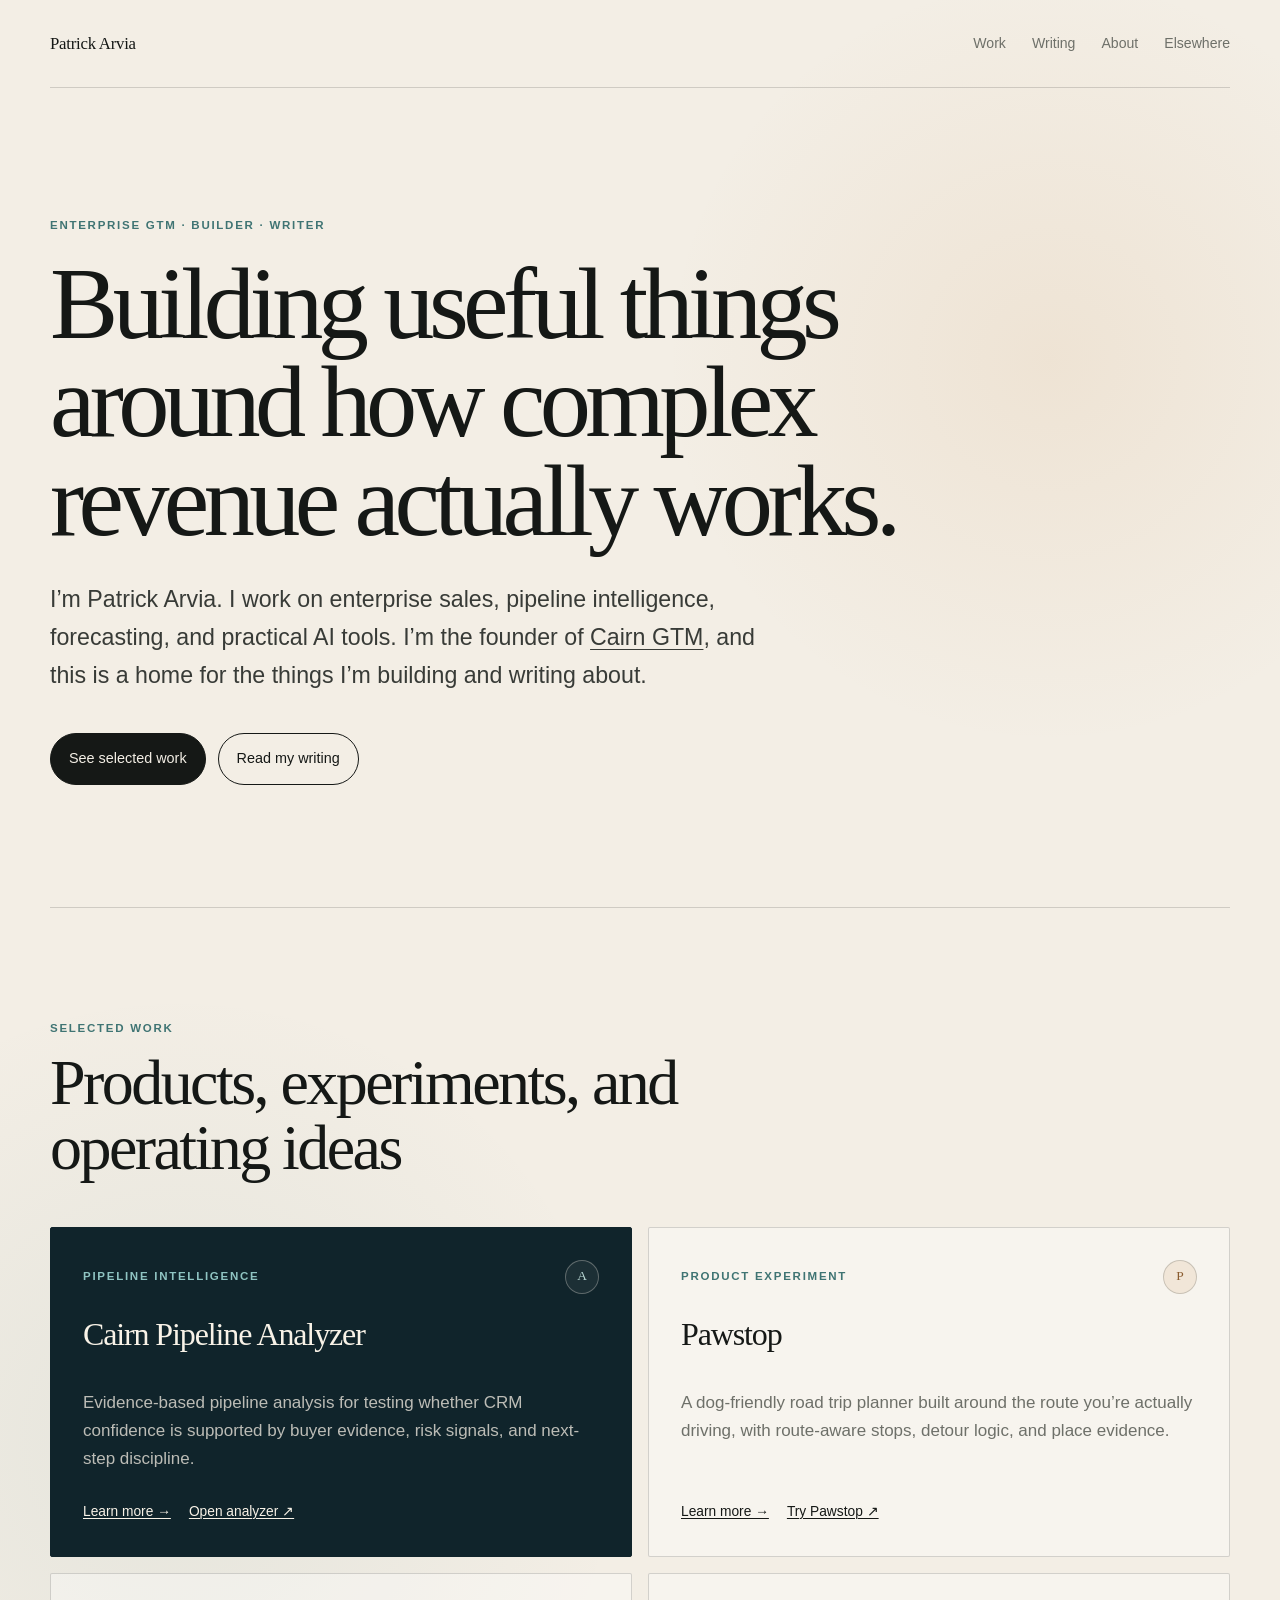
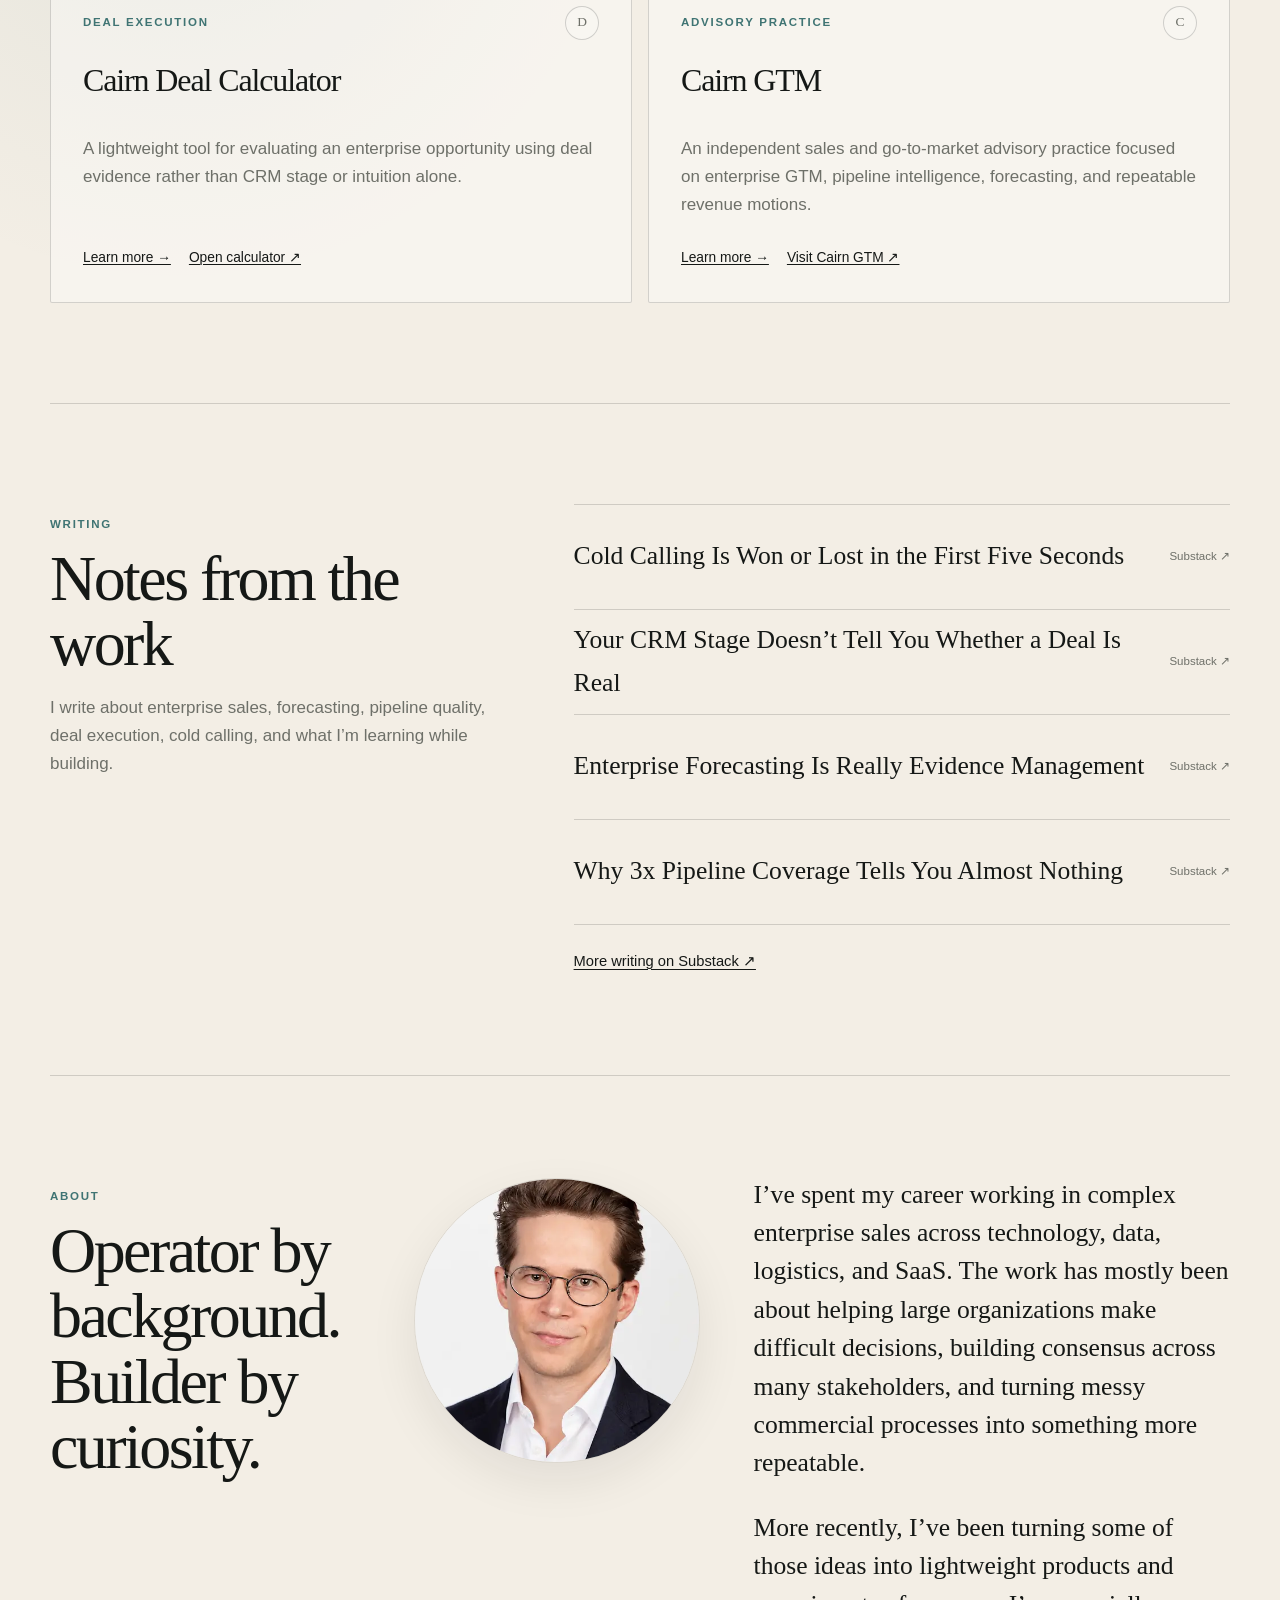
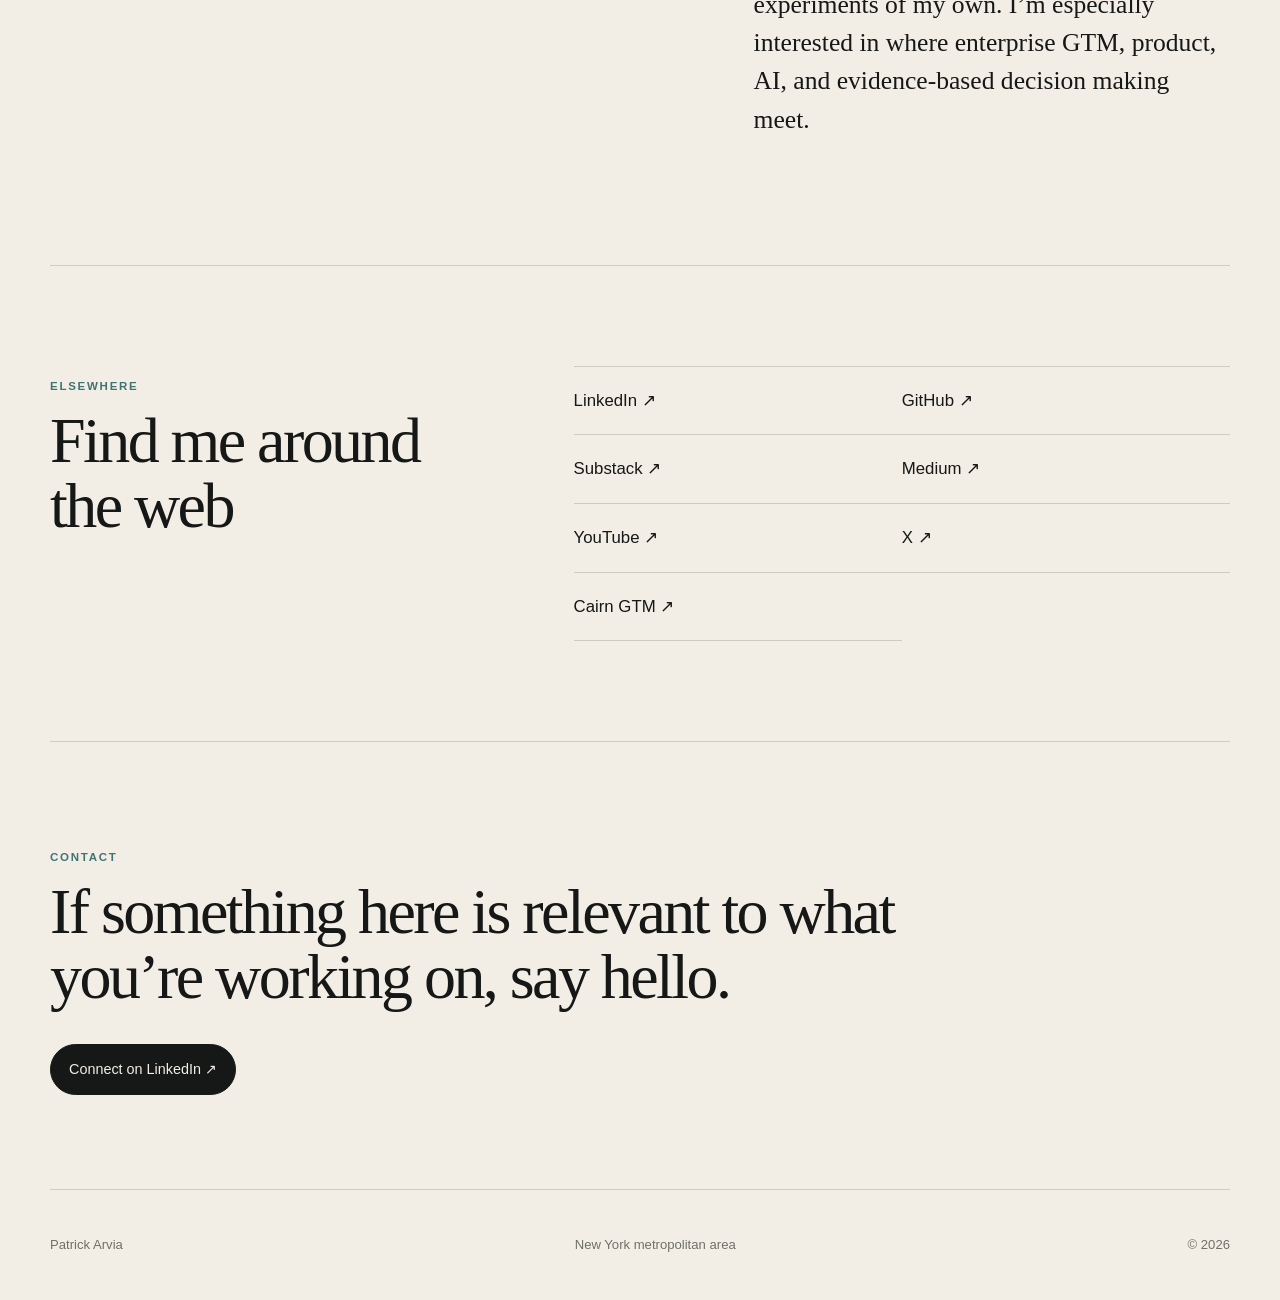
==== index.html @ 4e293707 "Link homepage work cards to entity pages" ====
<!doctype html>
<html lang="en">
<head>
  <meta charset="utf-8" />
  <meta name="viewport" content="width=device-width, initial-scale=1" />
  <title>Patrick Arvia | Enterprise GTM, Builder & Writer</title>
  <meta name="description" content="Patrick Arvia is an enterprise GTM operator, founder of Cairn GTM, builder of practical sales and AI tools, and writer on enterprise sales, pipeline intelligence, forecasting, and GTM." />
  <link rel="canonical" href="https://patrickarvia.com/" />
  <meta name="robots" content="index,follow,max-image-preview:large" />
  <meta name="google-site-verification" content="e3fNolN5O4qyFD_nFinYazwXDaSnT1sJTCx2RVcK1So" />

  <meta property="og:type" content="website" />
  <meta property="og:title" content="Patrick Arvia | Enterprise GTM, Builder & Writer" />
  <meta property="og:description" content="Work, writing, projects, and ideas across enterprise GTM, pipeline intelligence, forecasting, and practical AI tools." />
  <meta property="og:url" content="https://patrickarvia.com/" />
  <meta property="og:site_name" content="Patrick Arvia" />
  <meta property="og:image" content="https://patrickarvia.com/assets/patrick-arvia-professional-headshot.webp" />
  <meta name="twitter:card" content="summary_large_image" />
  <meta name="twitter:title" content="Patrick Arvia | Enterprise GTM, Builder & Writer" />
  <meta name="twitter:description" content="Work, writing, projects, and ideas across enterprise GTM, pipeline intelligence, forecasting, and practical AI tools." />
  <meta name="twitter:image" content="https://patrickarvia.com/assets/patrick-arvia-professional-headshot.webp" />

  <link rel="stylesheet" href="/styles.css" />

  <script type="application/ld+json">
  {
    "@context": "https://schema.org",
    "@type": "Person",
    "name": "Patrick Arvia",
    "url": "https://patrickarvia.com/",
    "image": "https://patrickarvia.com/assets/patrick-arvia-professional-headshot.webp",
    "jobTitle": "Enterprise GTM Operator",
    "knowsAbout": [
      "Enterprise sales",
      "Go-to-market strategy",
      "Pipeline intelligence",
      "Sales forecasting",
      "Artificial intelligence tools",
      "Product building"
    ],
    "affiliation": {
      "@type": "Organization",
      "name": "Cairn GTM",
      "url": "https://cairngtm.com/"
    },
    "sameAs": [
      "https://www.linkedin.com/in/patrickarvia",
      "https://github.com/patrickarvia",
      "https://patrickarvia.substack.com",
      "https://medium.com/@patrickarvia",
      "https://www.youtube.com/@patrickarvia",
      "https://x.com/patrickarvia"
    ]
  }
  </script>
</head>
<body>
  <header class="site-header">
    <a class="brand" href="/" aria-label="Patrick Arvia home">Patrick Arvia</a>
    <nav aria-label="Primary navigation">
      <a href="#work">Work</a>
      <a href="#writing">Writing</a>
      <a href="#about">About</a>
      <a href="#elsewhere">Elsewhere</a>
    </nav>
  </header>

  <main>
    <section class="hero shell">
      <div class="eyebrow">Enterprise GTM · Builder · Writer</div>
      <h1>Building useful things around how complex revenue actually works.</h1>
      <p class="hero-copy">
        I’m Patrick Arvia. I work on enterprise sales, pipeline intelligence, forecasting, and practical AI tools.
        I’m the founder of <a href="https://cairngtm.com/" target="_blank" rel="noreferrer">Cairn GTM</a>, and this is a home for the things I’m building and writing about.
      </p>
      <div class="hero-links">
        <a class="button primary" href="#work">See selected work</a>
        <a class="button secondary" href="https://patrickarvia.substack.com" target="_blank" rel="noreferrer">Read my writing</a>
      </div>
    </section>

    <section id="work" class="section shell">
      <div class="section-heading">
        <p class="section-kicker">Selected work</p>
        <h2>Products, experiments, and operating ideas</h2>
      </div>

      <div class="work-grid">
        <article class="work-card featured">
          <div class="card-topline">
            <div class="card-meta">Pipeline intelligence</div>
            <span class="project-mark" aria-hidden="true">A</span>
          </div>
          <h3>Cairn Pipeline Analyzer</h3>
          <p>Evidence-based pipeline analysis for testing whether CRM confidence is supported by buyer evidence, risk signals, and next-step discipline.</p>
          <div class="card-links">
            <a href="/pipeline-analyzer/">Learn more →</a>
            <a href="https://cairn-pipeline-analyzer.vercel.app/" target="_blank" rel="noreferrer">Open analyzer ↗</a>
          </div>
        </article>

        <article class="work-card">
          <div class="card-topline">
            <div class="card-meta">Product experiment</div>
            <span class="project-mark paw" aria-hidden="true">P</span>
          </div>
          <h3>Pawstop</h3>
          <p>A dog-friendly road trip planner built around the route you’re actually driving, with route-aware stops, detour logic, and place evidence.</p>
          <div class="card-links">
            <a href="/pawstop/">Learn more →</a>
            <a href="https://pawstop-one.vercel.app/" target="_blank" rel="noreferrer">Try Pawstop ↗</a>
          </div>
        </article>

        <article class="work-card">
          <div class="card-topline">
            <div class="card-meta">Deal execution</div>
            <span class="project-mark" aria-hidden="true">D</span>
          </div>
          <h3>Cairn Deal Calculator</h3>
          <p>A lightweight tool for evaluating an enterprise opportunity using deal evidence rather than CRM stage or intuition alone.</p>
          <div class="card-links">
            <a href="/deal-calculator/">Learn more →</a>
            <a href="https://patrickarvia.github.io/cairn-pipeline-calculator/" target="_blank" rel="noreferrer">Open calculator ↗</a>
          </div>
        </article>

        <article class="work-card">
          <div class="card-topline">
            <div class="card-meta">Advisory practice</div>
            <span class="project-mark" aria-hidden="true">C</span>
          </div>
          <h3>Cairn GTM</h3>
          <p>An independent sales and go-to-market advisory practice focused on enterprise GTM, pipeline intelligence, forecasting, and repeatable revenue motions.</p>
          <div class="card-links">
            <a href="/consulting/">Learn more →</a>
            <a href="https://cairngtm.com/" target="_blank" rel="noreferrer">Visit Cairn GTM ↗</a>
          </div>
        </article>
      </div>
    </section>

    <section id="writing" class="section shell split-section">
      <div class="section-heading sticky-heading">
        <p class="section-kicker">Writing</p>
        <h2>Notes from the work</h2>
        <p>I write about enterprise sales, forecasting, pipeline quality, deal execution, cold calling, and what I’m learning while building.</p>
      </div>

      <div class="writing-list">
        <a class="writing-item" href="https://patrickarvia.substack.com/p/cold-calling-is-won-or-lost-in-the" target="_blank" rel="noreferrer">
          <span>Cold Calling Is Won or Lost in the First Five Seconds</span>
          <span class="arrow">Substack ↗</span>
        </a>
        <a class="writing-item" href="https://patrickarvia.substack.com/p/your-crm-stage-doesnt-tell-you-whether" target="_blank" rel="noreferrer">
          <span>Your CRM Stage Doesn’t Tell You Whether a Deal Is Real</span>
          <span class="arrow">Substack ↗</span>
        </a>
        <a class="writing-item" href="https://patrickarvia.substack.com/p/enterprise-forecasting-is-really" target="_blank" rel="noreferrer">
          <span>Enterprise Forecasting Is Really Evidence Management</span>
          <span class="arrow">Substack ↗</span>
        </a>
        <a class="writing-item" href="https://patrickarvia.substack.com/p/why-3x-pipeline-coverage-tells-you" target="_blank" rel="noreferrer">
          <span>Why 3x Pipeline Coverage Tells You Almost Nothing</span>
          <span class="arrow">Substack ↗</span>
        </a>
        <a class="writing-more" href="https://patrickarvia.substack.com" target="_blank" rel="noreferrer">More writing on Substack ↗</a>
      </div>
    </section>

    <section id="about" class="section shell about">
      <div class="section-heading">
        <p class="section-kicker">About</p>
        <h2>Operator by background. Builder by curiosity.</h2>
      </div>

      <figure class="about-portrait">
        <img src="/assets/patrick-arvia-professional-headshot.webp" alt="Patrick Arvia" width="700" height="700" loading="lazy" />
      </figure>

      <div class="about-copy">
        <p>
          I’ve spent my career working in complex enterprise sales across technology, data, logistics, and SaaS. The work has mostly been about helping large organizations make difficult decisions, building consensus across many stakeholders, and turning messy commercial processes into something more repeatable.
        </p>
        <p>
          More recently, I’ve been turning some of those ideas into lightweight products and experiments of my own. I’m especially interested in where enterprise GTM, product, AI, and evidence-based decision making meet.
        </p>
      </div>
    </section>

    <section id="elsewhere" class="section shell elsewhere">
      <div class="section-heading">
        <p class="section-kicker">Elsewhere</p>
        <h2>Find me around the web</h2>
      </div>
      <div class="elsewhere-links">
        <a href="https://www.linkedin.com/in/patrickarvia" target="_blank" rel="noreferrer">LinkedIn ↗</a>
        <a href="https://github.com/patrickarvia" target="_blank" rel="noreferrer">GitHub ↗</a>
        <a href="https://patrickarvia.substack.com" target="_blank" rel="noreferrer">Substack ↗</a>
        <a href="https://medium.com/@patrickarvia" target="_blank" rel="noreferrer">Medium ↗</a>
        <a href="https://www.youtube.com/@patrickarvia" target="_blank" rel="noreferrer">YouTube ↗</a>
        <a href="https://x.com/patrickarvia" target="_blank" rel="noreferrer">X ↗</a>
        <a href="https://cairngtm.com/" target="_blank" rel="noreferrer">Cairn GTM ↗</a>
      </div>
    </section>

    <section class="section shell contact">
      <p class="section-kicker">Contact</p>
      <h2>If something here is relevant to what you’re working on, say hello.</h2>
      <a class="button primary" href="https://www.linkedin.com/in/patrickarvia" target="_blank" rel="noreferrer">Connect on LinkedIn ↗</a>
    </section>
  </main>

  <footer class="site-footer shell">
    <span>Patrick Arvia</span>
    <span>New York metropolitan area</span>
    <span>© 2026</span>
  </footer>
</body>
</html>
---- styles.css ----
:root {
  --paper: #f3eee5;
  --paper-deep: #e8dfd2;
  --ink: #151816;
  --muted: #6e7069;
  --line: rgba(21, 24, 22, 0.16);
  --navy: #10242b;
  --teal: #3f7473;
  --ochre: #c88c4b;
  --card: rgba(255, 255, 255, 0.36);
  --max: 1180px;
}

* {
  box-sizing: border-box;
}

html {
  scroll-behavior: smooth;
}

body {
  margin: 0;
  background:
    radial-gradient(circle at 82% 8%, rgba(200, 140, 75, 0.11), transparent 24rem),
    radial-gradient(circle at 14% 32%, rgba(63, 116, 115, 0.08), transparent 28rem),
    var(--paper);
  color: var(--ink);
  font-family: Inter, ui-sans-serif, -apple-system, BlinkMacSystemFont, "Segoe UI", sans-serif;
  font-size: 17px;
  line-height: 1.65;
  -webkit-font-smoothing: antialiased;
}

a {
  color: inherit;
  text-decoration-thickness: 1px;
  text-underline-offset: 0.18em;
}

a:hover {
  text-decoration-color: var(--teal);
}

.shell {
  width: min(calc(100% - 48px), var(--max));
  margin: 0 auto;
}

.site-header {
  width: min(calc(100% - 48px), var(--max));
  margin: 0 auto;
  min-height: 88px;
  display: flex;
  align-items: center;
  justify-content: space-between;
  gap: 28px;
  border-bottom: 1px solid var(--line);
}

.brand {
  font-family: Georgia, "Times New Roman", serif;
  font-size: 1.05rem;
  text-decoration: none;
  letter-spacing: -0.015em;
}

nav {
  display: flex;
  gap: 26px;
  font-size: 0.88rem;
}

nav a {
  text-decoration: none;
  color: var(--muted);
}

nav a:hover {
  color: var(--ink);
}

.hero {
  padding: 128px 0 122px;
  border-bottom: 1px solid var(--line);
}

.eyebrow,
.section-kicker,
.card-meta {
  text-transform: uppercase;
  letter-spacing: 0.15em;
  font-size: 0.72rem;
  font-weight: 650;
  color: var(--teal);
}

.hero h1 {
  max-width: 1040px;
  margin: 20px 0 30px;
  font-family: Georgia, "Times New Roman", serif;
  font-size: clamp(3.9rem, 8vw, 7.8rem);
  line-height: 0.96;
  font-weight: 400;
  letter-spacing: -0.055em;
}

.hero-copy {
  max-width: 730px;
  margin: 0;
  font-size: clamp(1.16rem, 2vw, 1.45rem);
  color: #383b37;
}

.hero-links {
  display: flex;
  flex-wrap: wrap;
  gap: 12px;
  margin-top: 38px;
}

.button {
  display: inline-flex;
  align-items: center;
  justify-content: center;
  padding: 13px 18px;
  border: 1px solid var(--ink);
  border-radius: 999px;
  font-size: 0.9rem;
  text-decoration: none;
  transition: 160ms ease;
}

.button.primary {
  background: var(--ink);
  color: var(--paper);
}

.button.secondary {
  background: transparent;
}

.button:hover {
  transform: translateY(-1px);
}

.section {
  padding: 100px 0;
  border-bottom: 1px solid var(--line);
}

.section-heading {
  max-width: 700px;
  margin-bottom: 46px;
}

.section-heading h2,
.contact h2 {
  margin: 12px 0 0;
  font-family: Georgia, "Times New Roman", serif;
  font-size: clamp(2.45rem, 5vw, 4.7rem);
  line-height: 1.02;
  font-weight: 400;
  letter-spacing: -0.04em;
}

.section-heading p:not(.section-kicker) {
  color: var(--muted);
  max-width: 590px;
}

.work-grid {
  display: grid;
  grid-template-columns: repeat(2, minmax(0, 1fr));
  gap: 16px;
}

.work-card {
  min-height: 330px;
  padding: 32px;
  border: 1px solid var(--line);
  border-radius: 2px;
  background: var(--card);
  display: flex;
  flex-direction: column;
}

.work-card.featured {
  background: var(--navy);
  color: #f8f2e7;
  border-color: var(--navy);
}

.card-topline {
  display: flex;
  align-items: center;
  justify-content: space-between;
  gap: 18px;
}

.project-mark {
  width: 34px;
  height: 34px;
  border-radius: 50%;
  border: 1px solid rgba(21, 24, 22, 0.18);
  display: inline-flex;
  align-items: center;
  justify-content: center;
  flex: 0 0 auto;
  font-family: Georgia, "Times New Roman", serif;
  font-size: 0.84rem;
  color: var(--muted);
  background: rgba(255, 255, 255, 0.18);
}

.project-mark.paw {
  background: rgba(200, 140, 75, 0.13);
  color: #8a5c2f;
}

.work-card.featured .project-mark {
  border-color: rgba(248, 242, 231, 0.3);
  color: #b9d8d5;
  background: rgba(255, 255, 255, 0.05);
}

.work-card.featured .card-meta {
  color: #8fc4c2;
}

.work-card h3 {
  margin: 14px 0 12px;
  font-family: Georgia, "Times New Roman", serif;
  font-size: 2rem;
  font-weight: 400;
  letter-spacing: -0.035em;
}

.work-card p {
  max-width: 590px;
  color: var(--muted);
}

.work-card.featured p {
  color: rgba(248, 242, 231, 0.74);
}

.card-links {
  margin-top: auto;
  display: flex;
  gap: 18px;
  flex-wrap: wrap;
  font-size: 0.86rem;
}

.split-section {
  display: grid;
  grid-template-columns: 0.8fr 1.2fr;
  gap: 86px;
}

.sticky-heading {
  margin-bottom: 0;
}

.writing-list {
  border-top: 1px solid var(--line);
}

.writing-item {
  display: grid;
  grid-template-columns: 1fr auto;
  gap: 24px;
  align-items: center;
  min-height: 105px;
  border-bottom: 1px solid var(--line);
  font-family: Georgia, "Times New Roman", serif;
  font-size: clamp(1.35rem, 2vw, 1.8rem);
  text-decoration: none;
}

.writing-item:hover {
  color: var(--teal);
}

.arrow {
  font-family: Inter, ui-sans-serif, sans-serif;
  color: var(--muted);
  font-size: 0.72rem;
  white-space: nowrap;
}

.writing-more {
  display: inline-block;
  margin-top: 24px;
  font-size: 0.92rem;
}

.about {
  display: grid;
  grid-template-columns: 0.78fr 0.72fr 1.2fr;
  gap: 54px;
  align-items: start;
}

.about .section-heading {
  margin-bottom: 0;
}

.about-portrait {
  margin: 2px 0 0;
  width: min(100%, 360px);
  align-self: start;
}

.about-portrait img {
  display: block;
  width: 100%;
  height: auto;
  aspect-ratio: 1;
  object-fit: cover;
  border-radius: 50%;
  border: 1px solid rgba(21, 24, 22, 0.1);
  box-shadow: 0 18px 48px rgba(21, 24, 22, 0.08);
}

.about-copy {
  max-width: 720px;
  font-family: Georgia, "Times New Roman", serif;
  font-size: clamp(1.27rem, 2vw, 1.72rem);
  line-height: 1.5;
}

.about-copy p {
  margin-top: 0;
}

.about-copy p + p {
  margin-top: 26px;
}

.elsewhere {
  display: grid;
  grid-template-columns: 0.8fr 1.2fr;
  gap: 86px;
}

.elsewhere .section-heading {
  margin-bottom: 0;
}

.elsewhere-links {
  display: grid;
  grid-template-columns: repeat(2, minmax(0, 1fr));
  border-top: 1px solid var(--line);
}

.elsewhere-links a {
  padding: 20px 0;
  border-bottom: 1px solid var(--line);
  text-decoration: none;
  font-size: 1.05rem;
}

.elsewhere-links a:nth-child(odd) {
  padding-right: 18px;
}

.contact {
  padding-top: 94px;
  padding-bottom: 94px;
}

.contact h2 {
  max-width: 920px;
  margin-bottom: 34px;
}

.site-footer {
  min-height: 110px;
  display: flex;
  align-items: center;
  justify-content: space-between;
  gap: 20px;
  color: var(--muted);
  font-size: 0.82rem;
}

@media (max-width: 980px) {
  .about {
    grid-template-columns: 0.85fr 1.15fr;
  }

  .about .section-heading {
    grid-column: 1 / -1;
    max-width: 760px;
  }

  .about-portrait {
    width: min(100%, 330px);
  }
}

@media (max-width: 820px) {
  .shell,
  .site-header {
    width: min(calc(100% - 32px), var(--max));
  }

  .site-header {
    min-height: 74px;
  }

  nav {
    gap: 14px;
    font-size: 0.78rem;
  }

  nav a:nth-child(3) {
    display: none;
  }

  .hero {
    padding: 88px 0 82px;
  }

  .hero h1 {
    font-size: clamp(3.35rem, 15vw, 5.3rem);
  }

  .section {
    padding: 76px 0;
  }

  .work-grid,
  .split-section,
  .about,
  .elsewhere {
    grid-template-columns: 1fr;
  }

  .split-section,
  .about,
  .elsewhere {
    gap: 36px;
  }

  .about .section-heading {
    grid-column: auto;
  }

  .about-portrait {
    width: min(82vw, 340px);
  }

  .work-card {
    min-height: 290px;
  }

  .elsewhere-links {
    grid-template-columns: 1fr;
  }

  .elsewhere-links a:nth-child(odd) {
    padding-right: 0;
  }

  .site-footer {
    align-items: flex-start;
    justify-content: center;
    flex-direction: column;
    padding: 28px 0;
  }
}

@media (max-width: 520px) {
  body {
    font-size: 16px;
  }

  .brand {
    font-size: 0.94rem;
  }

  nav a:nth-child(2) {
    display: none;
  }

  .hero h1 {
    letter-spacing: -0.045em;
  }

  .button {
    width: 100%;
  }

  .work-card {
    padding: 26px;
  }

  .writing-item {
    min-height: 92px;
    gap: 14px;
  }

  .arrow {
    font-size: 0.68rem;
  }

  .about-portrait {
    width: min(88vw, 320px);
  }
}
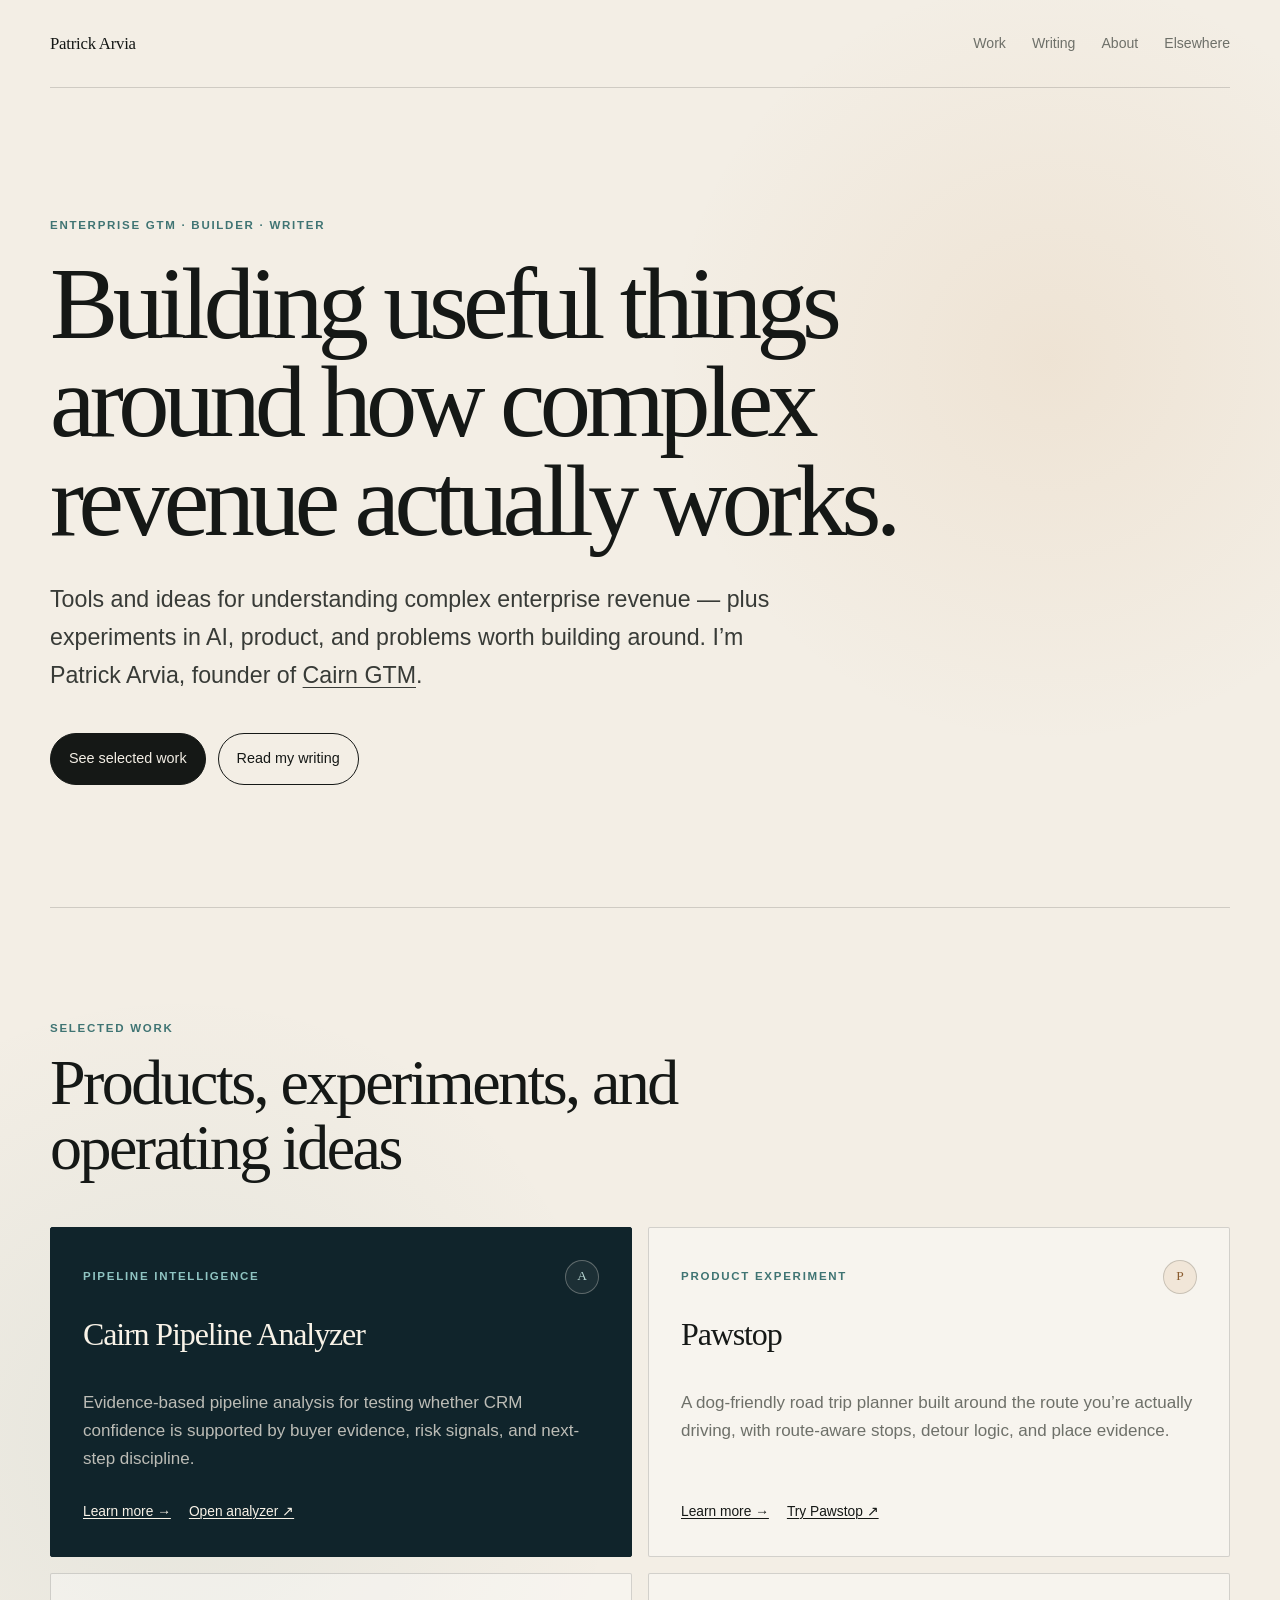
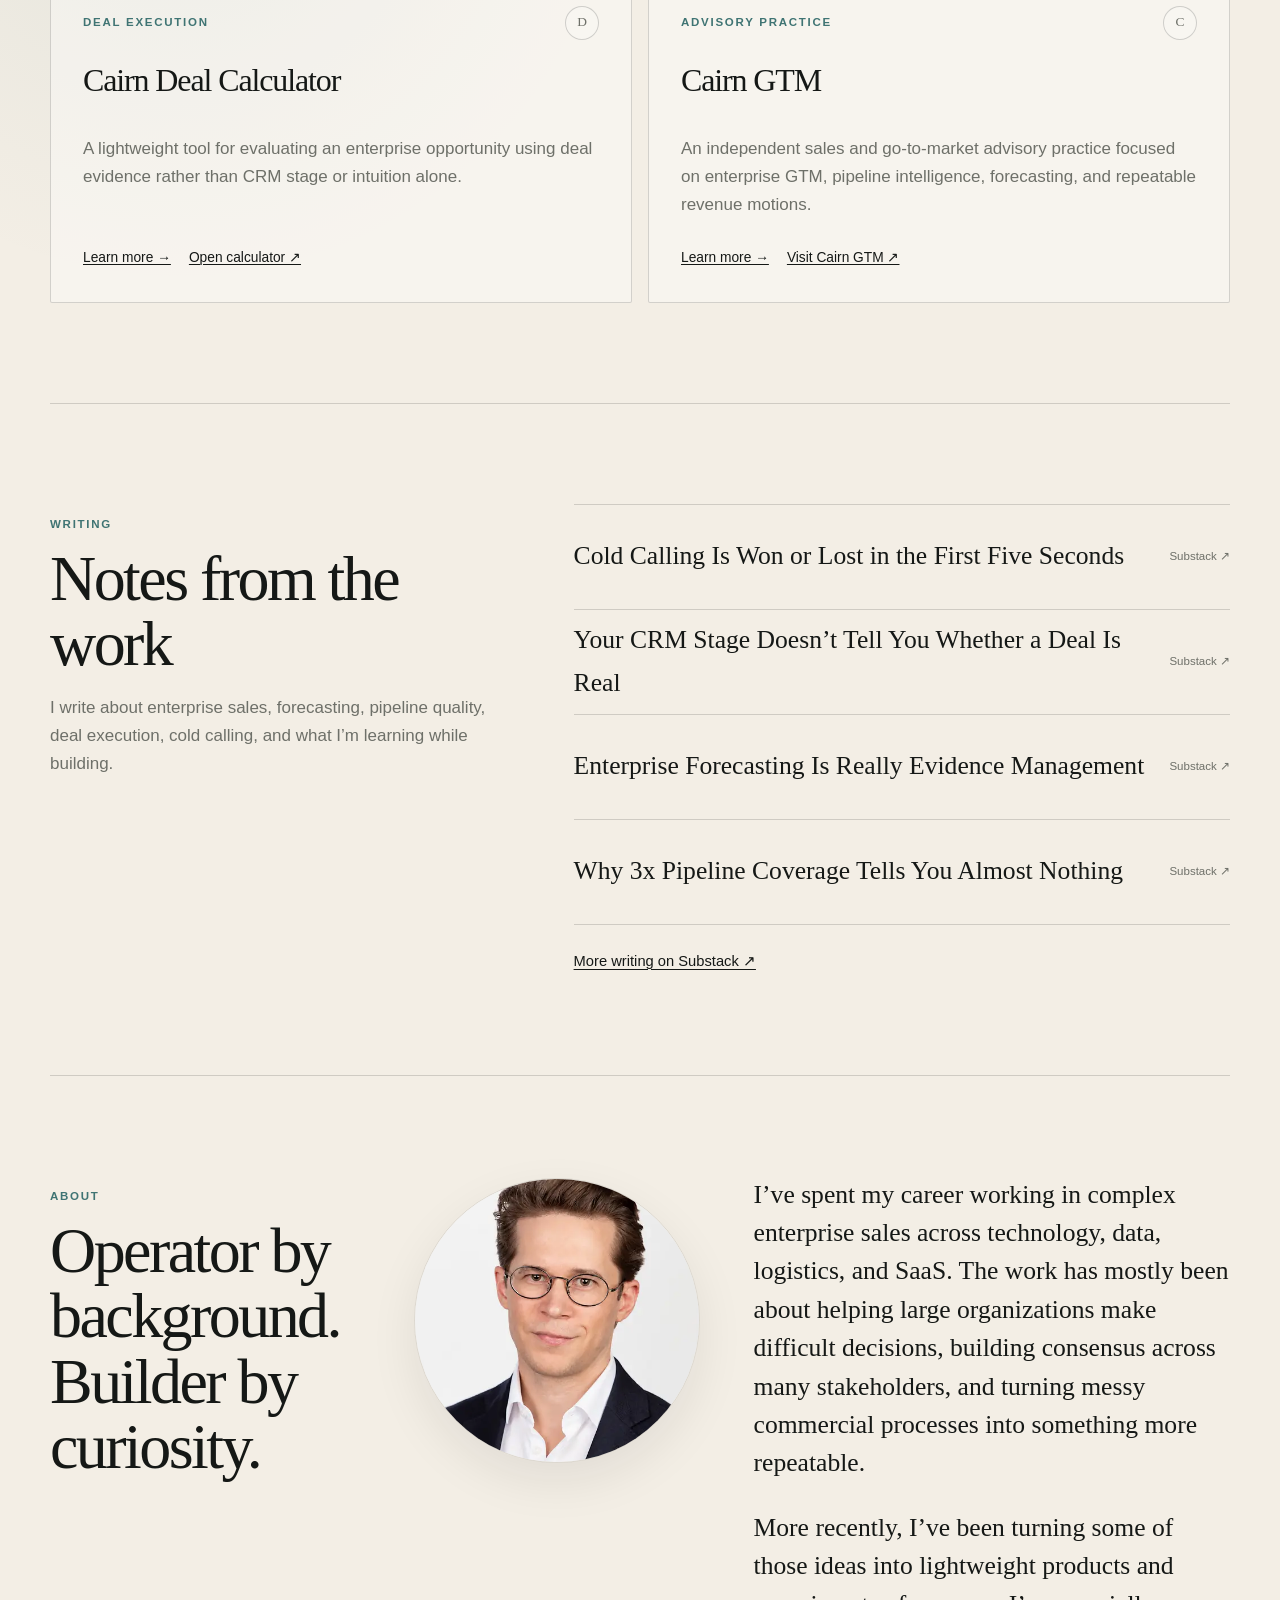
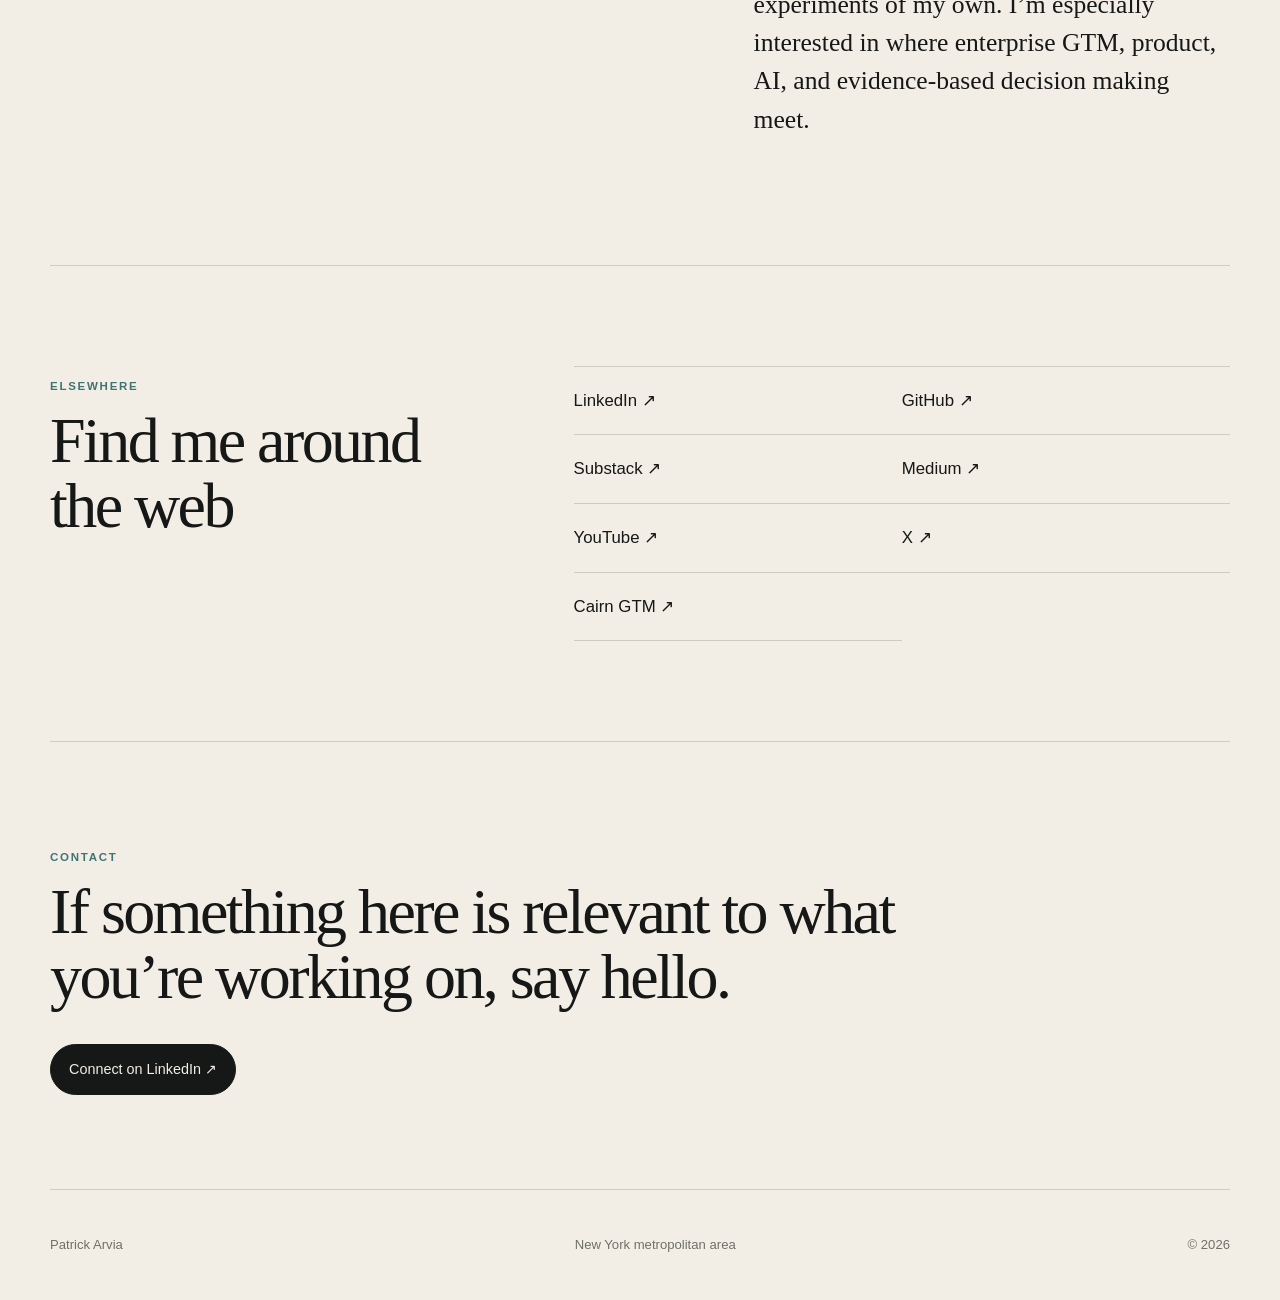
==== commit 2e55c4a2: "Refine homepage hero copy" ====
--- a/index.html
+++ b/index.html
@@ -70,8 +70,8 @@
       <div class="eyebrow">Enterprise GTM · Builder · Writer</div>
       <h1>Building useful things around how complex revenue actually works.</h1>
       <p class="hero-copy">
-        I’m Patrick Arvia. I work on enterprise sales, pipeline intelligence, forecasting, and practical AI tools.
-        I’m the founder of <a href="https://cairngtm.com/" target="_blank" rel="noreferrer">Cairn GTM</a>, and this is a home for the things I’m building and writing about.
+        Tools and ideas for understanding complex enterprise revenue — plus experiments in AI, product, and problems worth building around.
+        I’m Patrick Arvia, founder of <a href="https://cairngtm.com/" target="_blank" rel="noreferrer">Cairn GTM</a>.
       </p>
       <div class="hero-links">
         <a class="button primary" href="#work">See selected work</a>
--- a/styles.css
+++ b/styles.css
@@ -511,3 +511,170 @@
     width: min(88vw, 320px);
   }
 }
+
+
+/* Product and service entity pages */
+.product-hero {
+  padding: 86px 0 88px;
+  border-bottom: 1px solid var(--line);
+}
+
+.breadcrumb {
+  display: inline-block;
+  margin-bottom: 56px;
+  color: var(--muted);
+  font-size: 0.86rem;
+  text-decoration: none;
+}
+
+.product-hero h1 {
+  max-width: 1000px;
+  margin: 18px 0 24px;
+  font-family: Georgia, "Times New Roman", serif;
+  font-size: clamp(3.8rem, 8vw, 7.2rem);
+  line-height: 0.97;
+  font-weight: 400;
+  letter-spacing: -0.055em;
+}
+
+.product-lede {
+  max-width: 820px;
+  margin: 0;
+  font-family: Georgia, "Times New Roman", serif;
+  font-size: clamp(1.35rem, 2.5vw, 2rem);
+  line-height: 1.4;
+  color: #383b37;
+}
+
+.product-layout {
+  display: grid;
+  grid-template-columns: minmax(0, 1.55fr) minmax(260px, 0.65fr);
+  gap: 90px;
+  align-items: start;
+}
+
+.product-main {
+  min-width: 0;
+}
+
+.product-section {
+  padding: 0 0 72px;
+  margin-bottom: 72px;
+  border-bottom: 1px solid var(--line);
+}
+
+.product-section:last-child {
+  margin-bottom: 0;
+}
+
+.product-section h2 {
+  max-width: 760px;
+  margin: 12px 0 24px;
+  font-family: Georgia, "Times New Roman", serif;
+  font-size: clamp(2.2rem, 4vw, 3.75rem);
+  line-height: 1.04;
+  font-weight: 400;
+  letter-spacing: -0.04em;
+}
+
+.product-section > p:not(.section-kicker) {
+  max-width: 760px;
+  color: #434640;
+  font-size: 1.06rem;
+}
+
+.product-grid {
+  display: grid;
+  grid-template-columns: repeat(2, minmax(0, 1fr));
+  gap: 14px;
+  margin-top: 30px;
+}
+
+.product-grid > div {
+  min-height: 210px;
+  padding: 26px;
+  border: 1px solid var(--line);
+  background: var(--card);
+}
+
+.product-grid span {
+  display: block;
+  margin-bottom: 28px;
+  color: var(--teal);
+  font-size: 0.72rem;
+  letter-spacing: 0.14em;
+}
+
+.product-grid h3 {
+  margin: 0 0 10px;
+  font-family: Georgia, "Times New Roman", serif;
+  font-size: 1.45rem;
+  font-weight: 400;
+  letter-spacing: -0.025em;
+}
+
+.product-grid p {
+  margin: 0;
+  color: var(--muted);
+  font-size: 0.92rem;
+}
+
+.product-facts {
+  position: sticky;
+  top: 28px;
+  padding: 26px;
+  border: 1px solid var(--line);
+  background: rgba(255, 255, 255, 0.28);
+}
+
+.product-facts dl {
+  margin: 18px 0 0;
+}
+
+.product-facts dl > div {
+  padding: 17px 0;
+  border-top: 1px solid var(--line);
+}
+
+.product-facts dt {
+  color: var(--muted);
+  font-size: 0.74rem;
+  text-transform: uppercase;
+  letter-spacing: 0.11em;
+}
+
+.product-facts dd {
+  margin: 5px 0 0;
+  font-family: Georgia, "Times New Roman", serif;
+  font-size: 1.08rem;
+}
+
+@media (max-width: 820px) {
+  .product-hero {
+    padding: 62px 0 68px;
+  }
+
+  .breadcrumb {
+    margin-bottom: 40px;
+  }
+
+  .product-layout {
+    grid-template-columns: 1fr;
+    gap: 42px;
+  }
+
+  .product-facts {
+    position: static;
+  }
+}
+
+@media (max-width: 560px) {
+  .product-grid {
+    grid-template-columns: 1fr;
+  }
+
+  .product-section {
+    padding-bottom: 56px;
+    margin-bottom: 56px;
+  }
+}
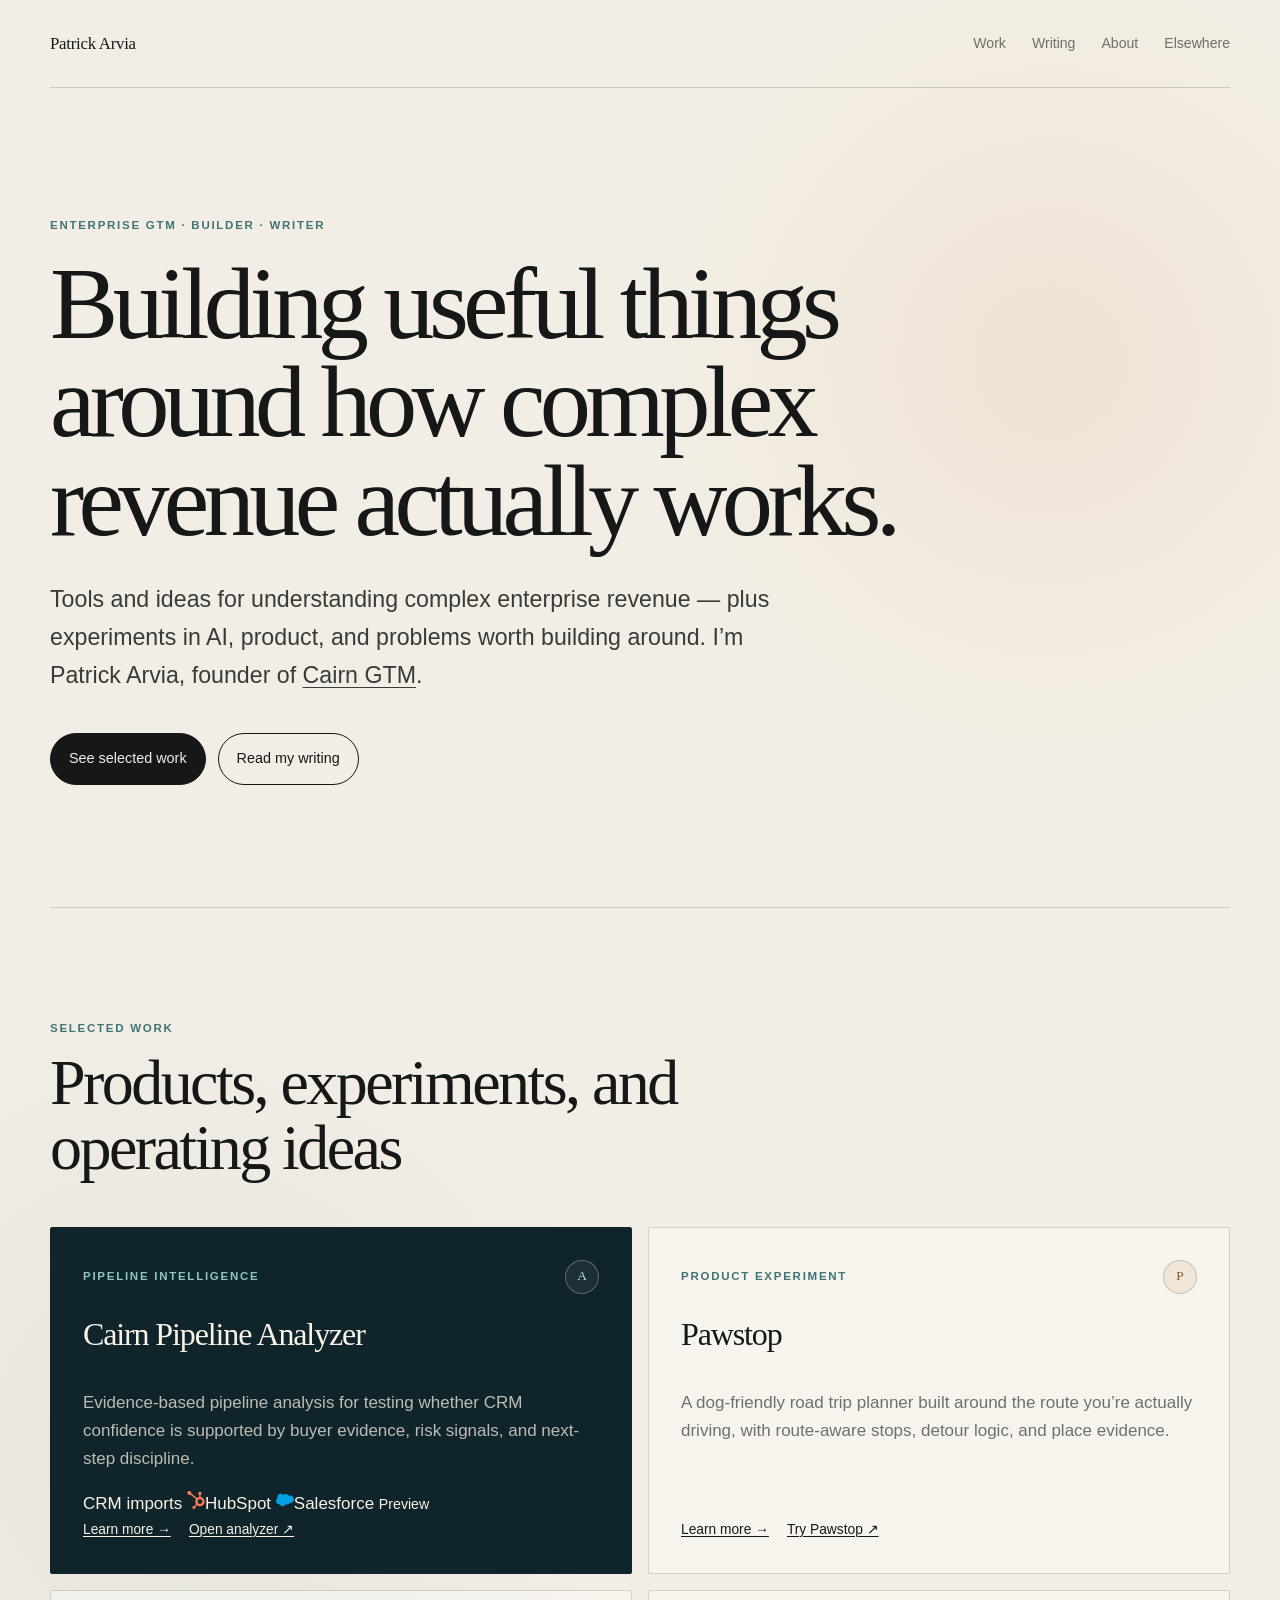
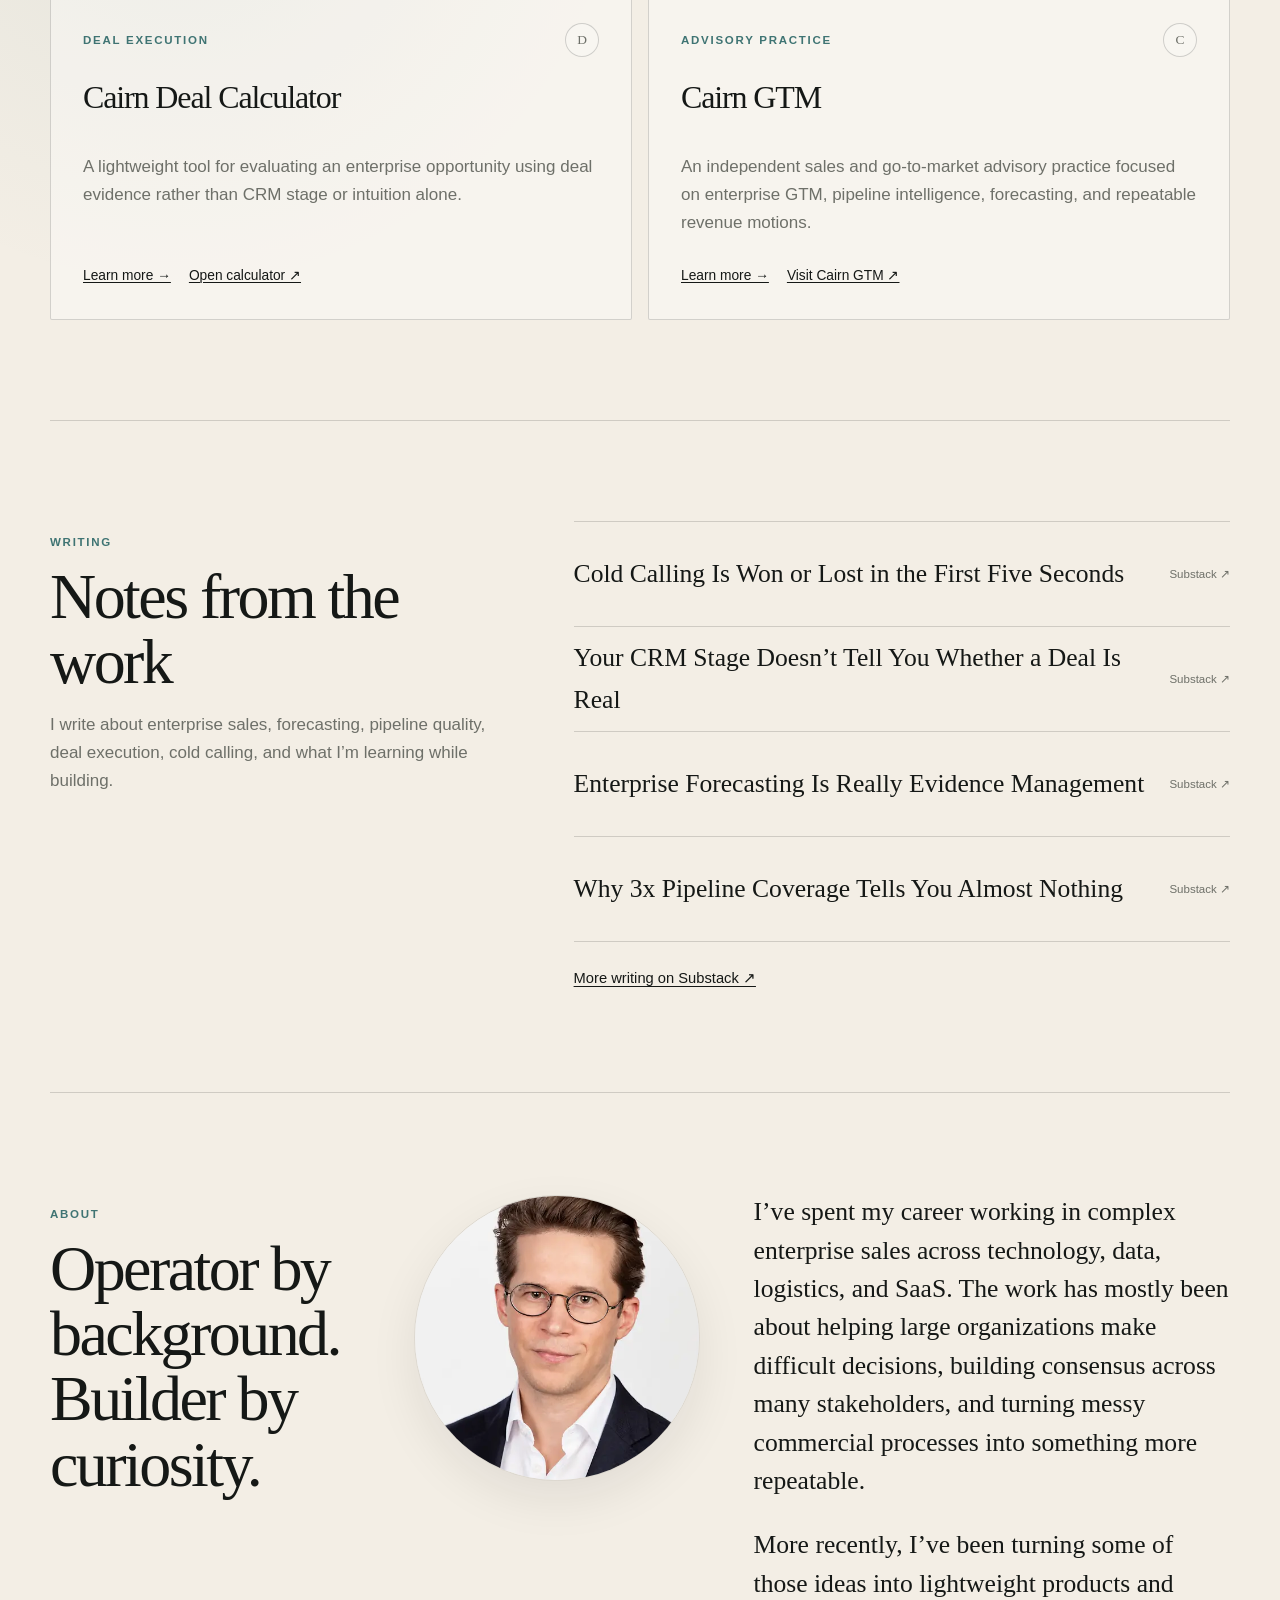
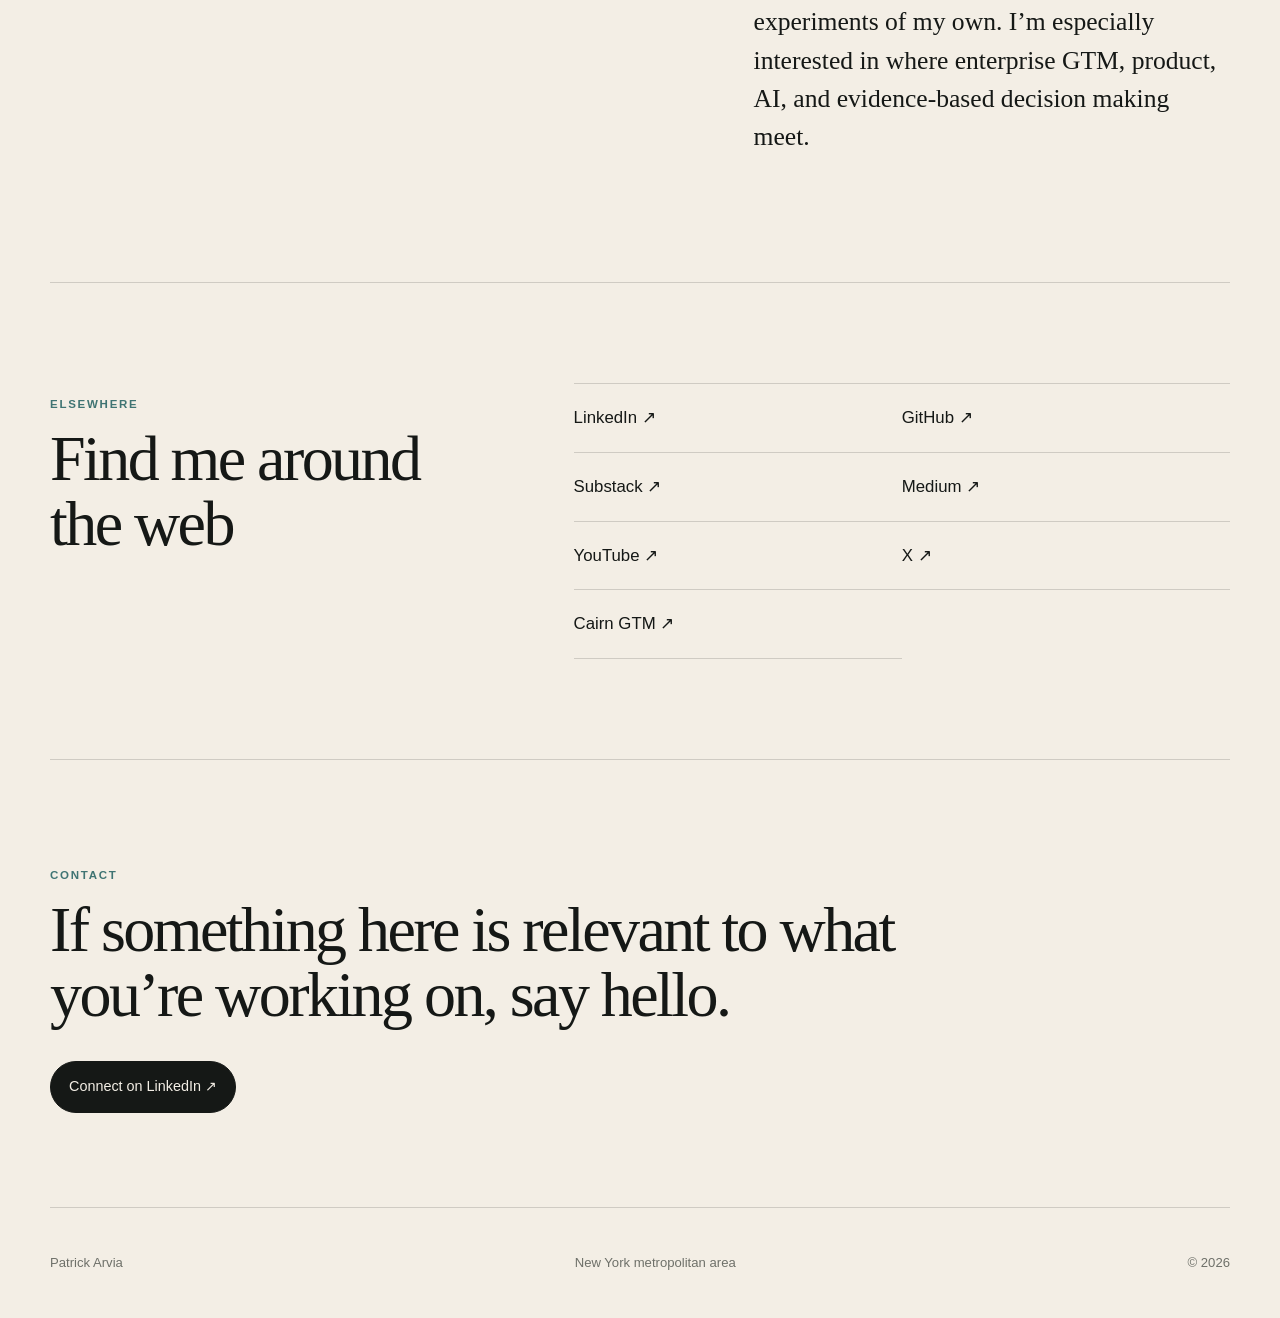
==== commit 4f66aed5: "Show HubSpot and Salesforce preview marks on featured Pipeline Analyzer" ====
--- a/index.html
+++ b/index.html
@@ -4,9 +4,12 @@
   <meta charset="utf-8" />
   <meta name="viewport" content="width=device-width, initial-scale=1" />
   <title>Patrick Arvia | Enterprise GTM, Builder & Writer</title>
-  <meta name="description" content="Patrick Arvia is an enterprise GTM operator, founder of Cairn GTM, builder of practical sales and AI tools, and writer on enterprise sales, pipeline intelligence, forecasting, and GTM." />
+  <meta name="description" content="Patrick Arvia builds practical tools and writes about enterprise sales, pipeline intelligence, forecasting, GTM, AI, and product experiments." />
   <link rel="canonical" href="https://patrickarvia.com/" />
+  <link rel="icon" href="/favicon-96.png" sizes="96x96" type="image/png" />
+  <link rel="icon" href="/favicon.svg" type="image/svg+xml" />
   <meta name="robots" content="index,follow,max-image-preview:large" />
+  <meta name="author" content="Patrick Arvia" />
   <meta name="google-site-verification" content="e3fNolN5O4qyFD_nFinYazwXDaSnT1sJTCx2RVcK1So" />
 
   <meta property="og:type" content="website" />
@@ -15,12 +18,24 @@
   <meta property="og:url" content="https://patrickarvia.com/" />
   <meta property="og:site_name" content="Patrick Arvia" />
   <meta property="og:image" content="https://patrickarvia.com/assets/patrick-arvia-professional-headshot.webp" />
+  <meta property="og:image:alt" content="Patrick Arvia" />
   <meta name="twitter:card" content="summary_large_image" />
   <meta name="twitter:title" content="Patrick Arvia | Enterprise GTM, Builder & Writer" />
   <meta name="twitter:description" content="Work, writing, projects, and ideas across enterprise GTM, pipeline intelligence, forecasting, and practical AI tools." />
   <meta name="twitter:image" content="https://patrickarvia.com/assets/patrick-arvia-professional-headshot.webp" />
+  <meta name="twitter:image:alt" content="Patrick Arvia" />
 
   <link rel="stylesheet" href="/styles.css" />
+
+  <script type="application/ld+json">
+  {
+    "@context": "https://schema.org",
+    "@type": "WebSite",
+    "name": "Patrick Arvia",
+    "alternateName": "patrickarvia.com",
+    "url": "https://patrickarvia.com/"
+  }
+  </script>
 
   <script type="application/ld+json">
   {
@@ -93,6 +108,11 @@
           </div>
           <h3>Cairn Pipeline Analyzer</h3>
           <p>Evidence-based pipeline analysis for testing whether CRM confidence is supported by buyer evidence, risk signals, and next-step discipline.</p>
+          <div class="work-integrations" aria-label="Pipeline Analyzer CRM integrations">
+            <span class="work-integrations-label">CRM imports</span>
+            <span class="work-integrations-brand"><img src="/assets/hubspot-mark.svg" alt="" width="18" height="18" loading="lazy" />HubSpot</span>
+            <span class="work-integrations-brand"><img src="/assets/salesforce-mark.svg" alt="" width="18" height="18" loading="lazy" />Salesforce <small>Preview</small></span>
+          </div>
           <div class="card-links">
             <a href="/pipeline-analyzer/">Learn more →</a>
             <a href="https://cairn-pipeline-analyzer.vercel.app/" target="_blank" rel="noreferrer">Open analyzer ↗</a>
--- a/styles.css
+++ b/styles.css
@@ -678,3 +678,52 @@
     margin-bottom: 56px;
   }
 }
+
+
+/* Product walkthrough video */
+.product-video-section {
+  padding: 78px 0 82px;
+  border-bottom: 1px solid var(--line);
+}
+
+.product-video-heading {
+  max-width: 820px;
+  margin-bottom: 32px;
+}
+
+.product-video-heading h2 {
+  margin: 12px 0 18px;
+  font-family: Georgia, "Times New Roman", serif;
+  font-size: clamp(2.35rem, 4.8vw, 4.35rem);
+  line-height: 1.04;
+  font-weight: 400;
+  letter-spacing: -0.04em;
+}
+
+.product-video-heading p:not(.section-kicker) {
+  max-width: 720px;
+  margin: 0;
+  color: var(--muted);
+}
+
+.product-video-frame {
+  width: 100%;
+  aspect-ratio: 16 / 9;
+  overflow: hidden;
+  border: 1px solid var(--line);
+  background: #111;
+  box-shadow: 0 18px 48px rgba(21, 24, 22, 0.08);
+}
+
+.product-video-frame iframe {
+  display: block;
+  width: 100%;
+  height: 100%;
+  border: 0;
+}
+
+@media (max-width: 820px) {
+  .product-video-section {
+    padding: 58px 0 62px;
+  }
+}
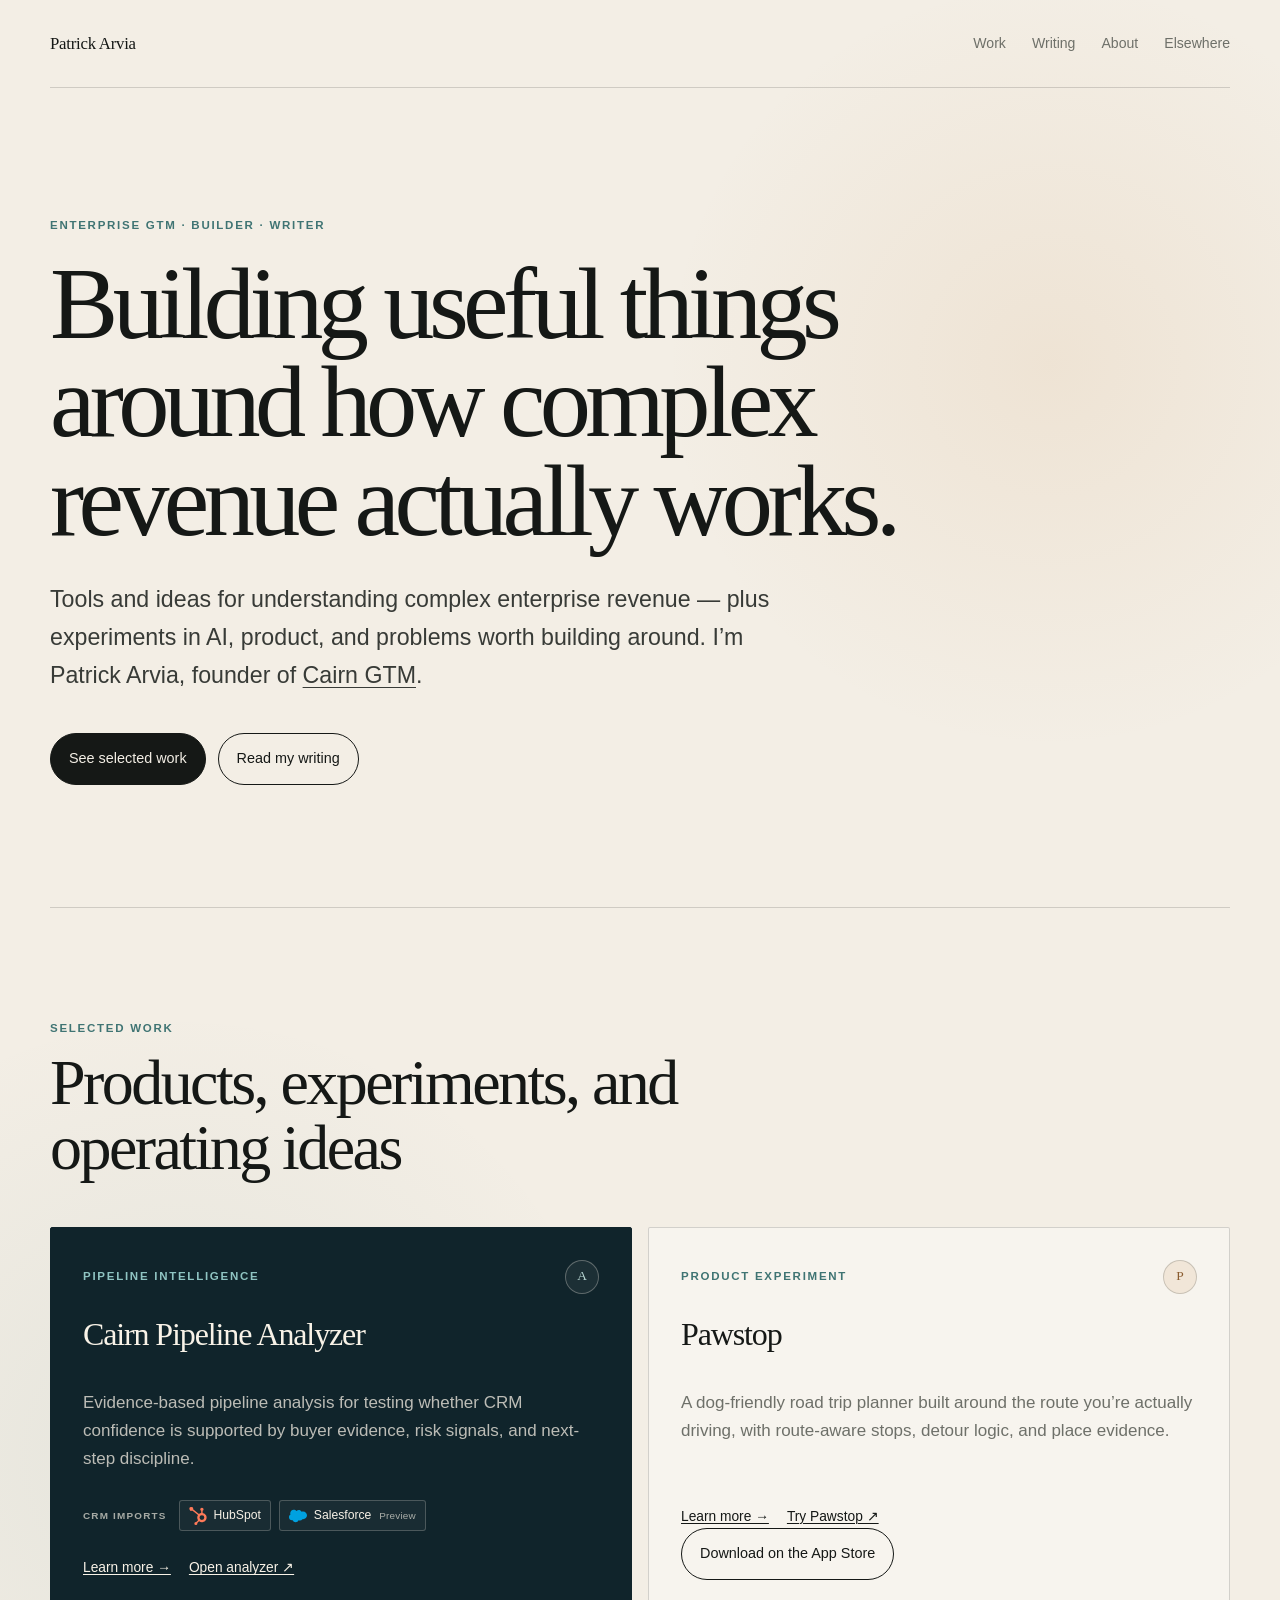
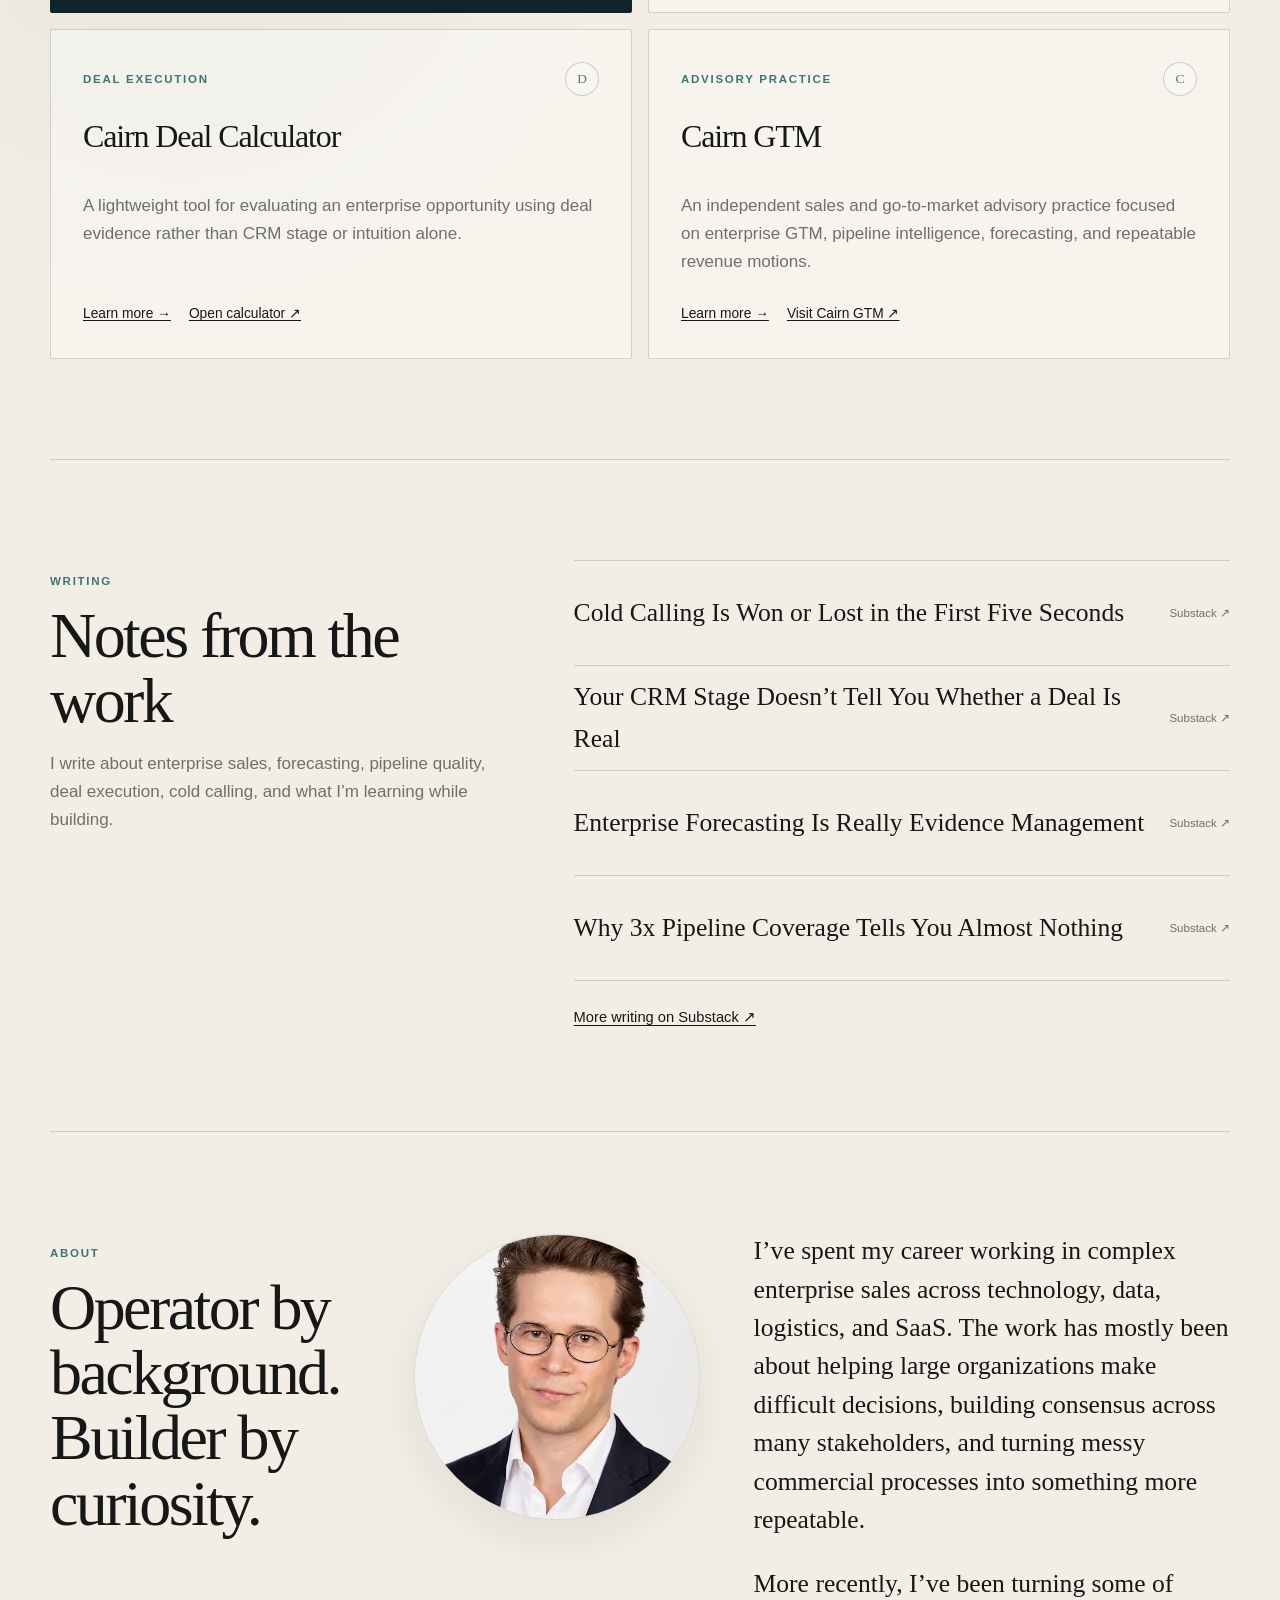
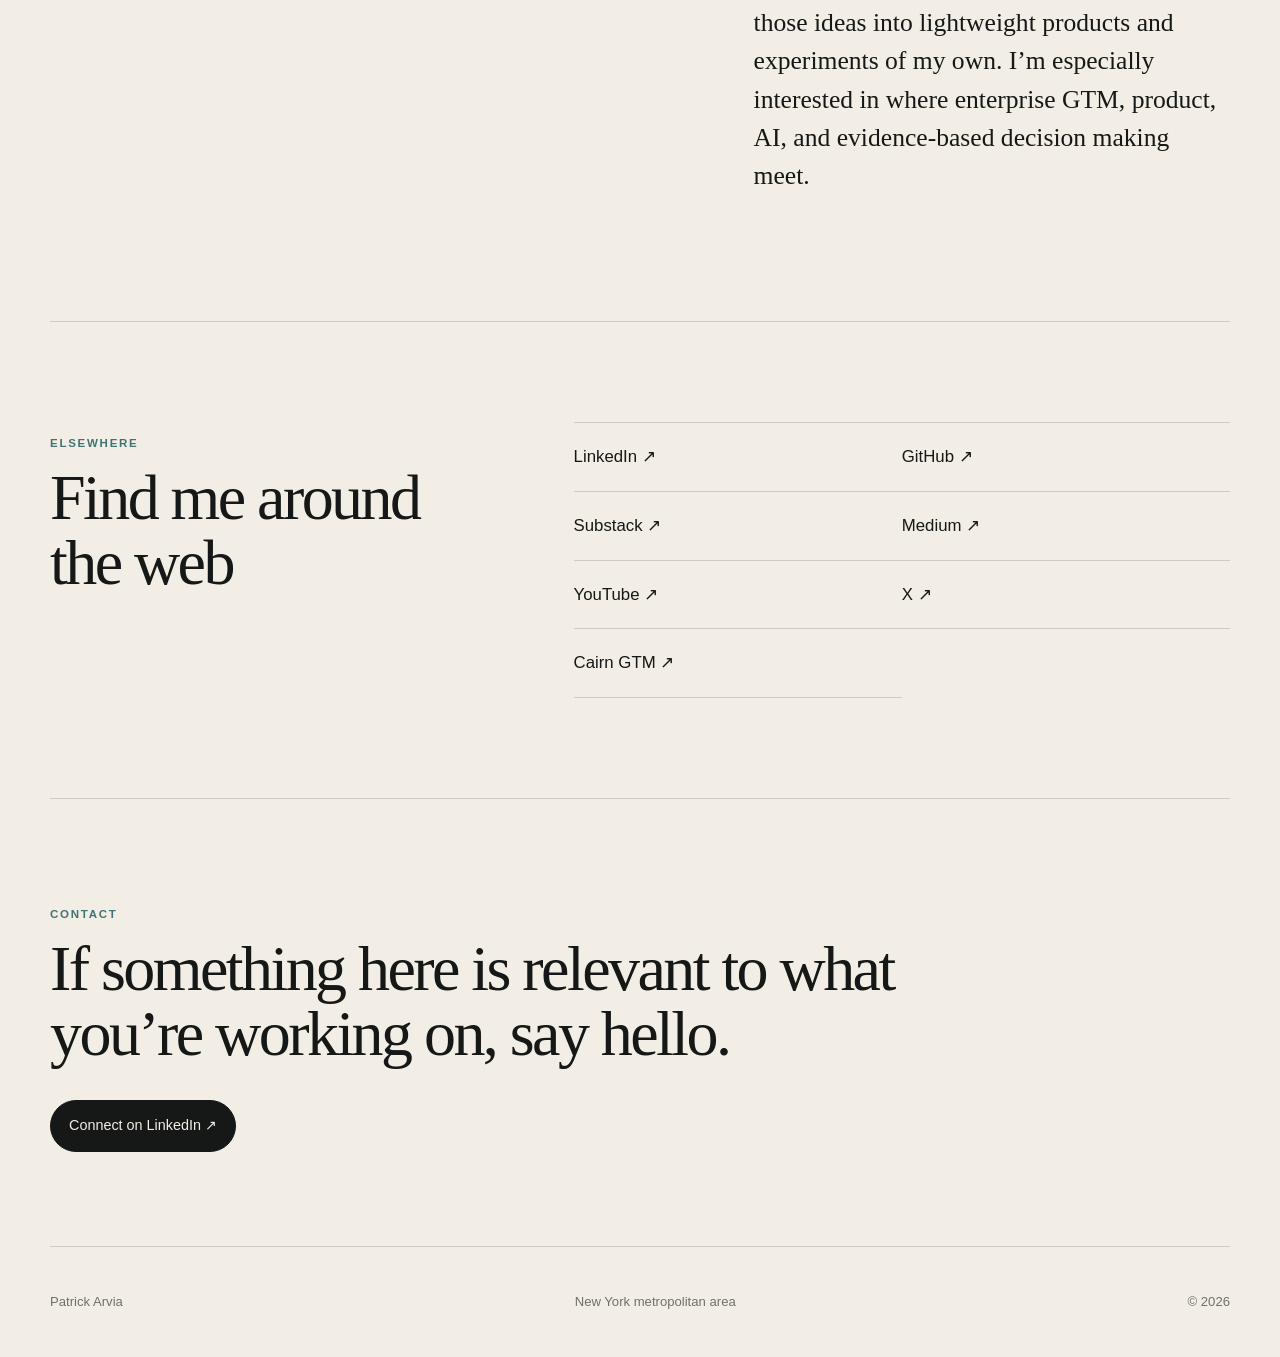
==== commit 76ea5000: "Add Pawstop App Store download button" ====
--- a/index.html
+++ b/index.html
@@ -130,6 +130,7 @@
             <a href="/pawstop/">Learn more →</a>
             <a href="https://pawstop-one.vercel.app/" target="_blank" rel="noreferrer">Try Pawstop ↗</a>
           </div>
+          <div><a class="button secondary" href="https://apps.apple.com/app/pawstop/id6838907500">Download on the App Store</a></div>
         </article>
 
         <article class="work-card">
--- a/styles.css
+++ b/styles.css
@@ -727,3 +727,78 @@
     padding: 58px 0 62px;
   }
 }
+
+
+/* Cairn Pipeline Analyzer CRM integrations — editorial, low-contrast treatment. */
+.work-integrations{
+  display:flex;align-items:center;flex-wrap:wrap;gap:8px;
+  margin:10px 0 26px;
+}
+.work-integrations-label{
+  color:rgba(248,242,231,.65);font-size:.62rem;
+  text-transform:uppercase;letter-spacing:.12em;font-weight:650;margin-right:4px;
+}
+.work-integrations-brand{
+  display:inline-flex;align-items:center;gap:7px;min-height:31px;
+  padding:5px 9px;border:1px solid rgba(248,242,231,.22);
+  border-radius:3px;color:#f8f2e7;font-size:.76rem;line-height:1.3;
+  white-space:nowrap;background:rgba(255,255,255,.04);
+}
+.work-integrations-brand img{width:18px;height:18px;display:block;object-fit:contain}
+.work-integrations-brand small{
+  font-size:.62rem;line-height:1.2;letter-spacing:.02em;
+  color:rgba(248,242,231,.65);margin-left:1px;
+}
+
+.product-integrations{
+  padding:74px 0 78px;border-bottom:1px solid var(--line);
+}
+.integration-intro{max-width:900px;margin-bottom:32px}
+.integration-intro h2{
+  margin:12px 0 18px;font-family:Georgia,"Times New Roman",serif;
+  font-size:clamp(2.35rem,4.8vw,4.35rem);line-height:1.04;
+  font-weight:400;letter-spacing:-.04em;
+}
+.integration-intro > p:not(.section-kicker){
+  margin:0;max-width:730px;color:#494d48;
+}
+.integration-grid{display:grid;grid-template-columns:repeat(2,minmax(0,1fr));gap:16px}
+.integration-card{
+  display:flex;flex-direction:column;min-width:0;padding:28px;
+  border:1px solid var(--line);background:var(--card);
+}
+.integration-card-top{
+  display:flex;justify-content:space-between;align-items:center;
+  flex-wrap:wrap;gap:14px;
+}
+.integration-brand{display:flex;align-items:center;gap:12px;min-width:0}
+.integration-brand img{display:block;width:32px;height:32px;object-fit:contain;flex:0 0 32px}
+.integration-brand h3{
+  font-family:Georgia,"Times New Roman",serif;font-size:1.7rem;
+  font-weight:400;letter-spacing:-.025em;line-height:1.2;margin:0;
+}
+.integration-state{
+  display:inline-flex;align-items:center;min-height:27px;
+  padding:4px 9px;border:1px solid rgba(63,116,115,.33);
+  border-radius:3px;color:#356460;background:rgba(63,116,115,.07);
+  font-size:.65rem;font-weight:650;letter-spacing:.09em;text-transform:uppercase;
+}
+.integration-state.preview{
+  color:#7a5a31;border-color:rgba(200,140,75,.36);
+  background:rgba(200,140,75,.09);
+}
+.integration-card>p:not(.integration-detail){
+  margin:22px 0 26px;color:#454a46;font-size:.97rem;flex:1;
+}
+.integration-card .integration-detail{
+  margin:0;padding-top:14px;border-top:1px solid var(--line);
+  color:var(--muted);font-size:.79rem;line-height:1.5;
+}
+.integration-footnote{
+  margin:19px 0 0;color:var(--muted);font-size:.82rem;line-height:1.6;
+}
+@media(max-width:720px){
+  .product-integrations{padding:58px 0 62px}
+  .integration-grid{grid-template-columns:minmax(0,1fr)}
+  .integration-card{padding:24px}
+}
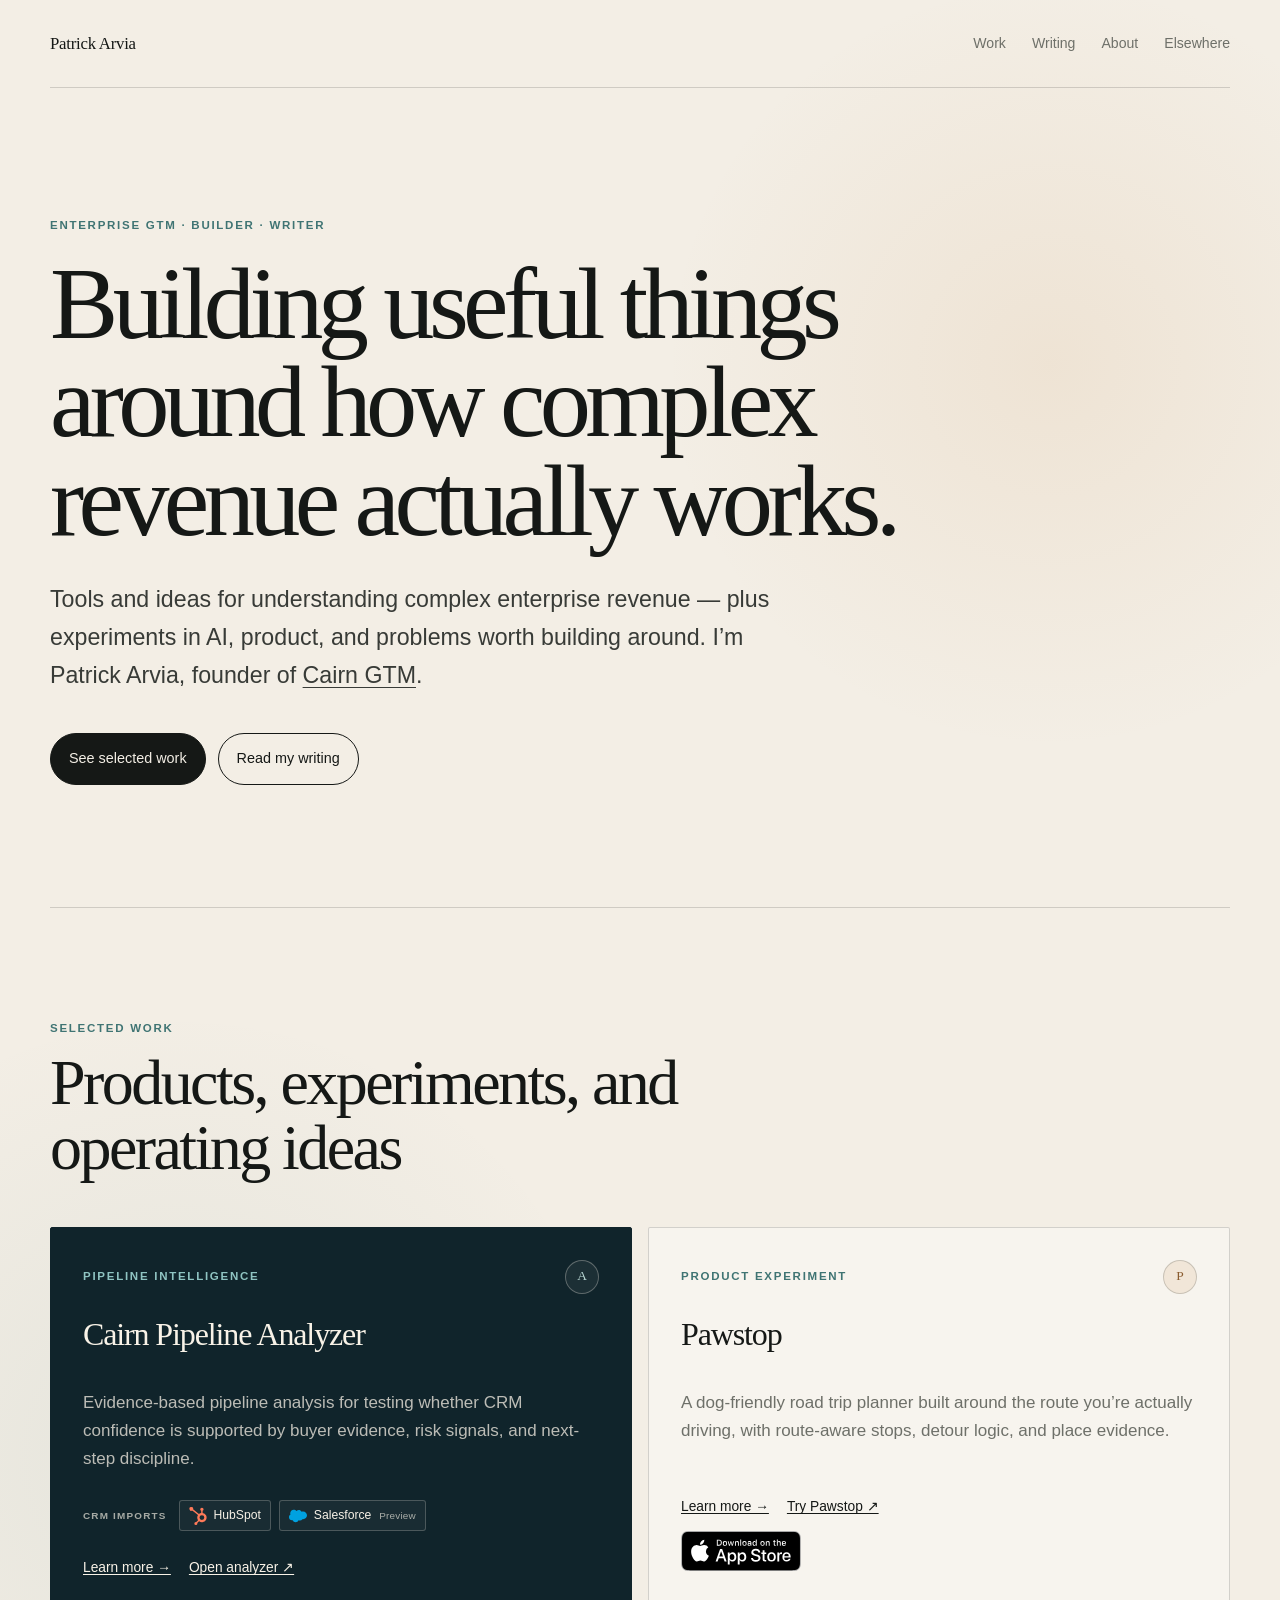
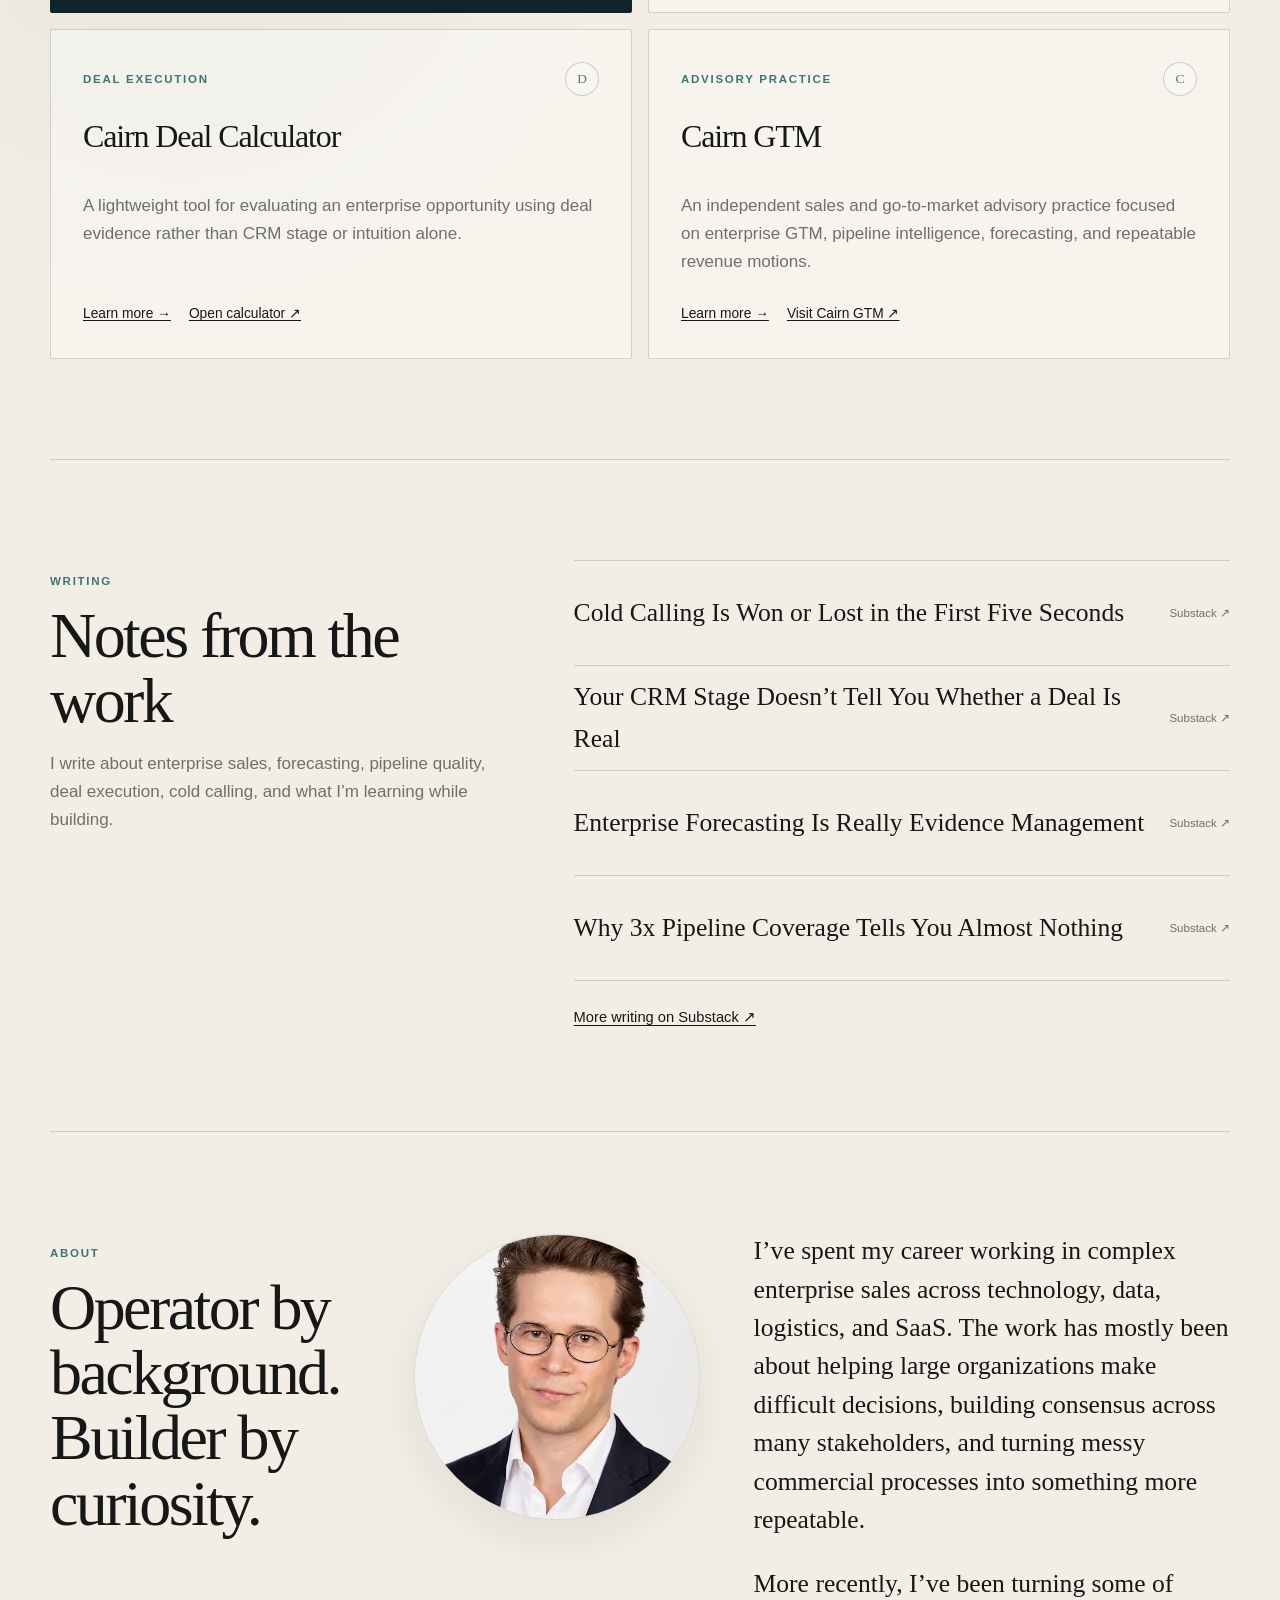
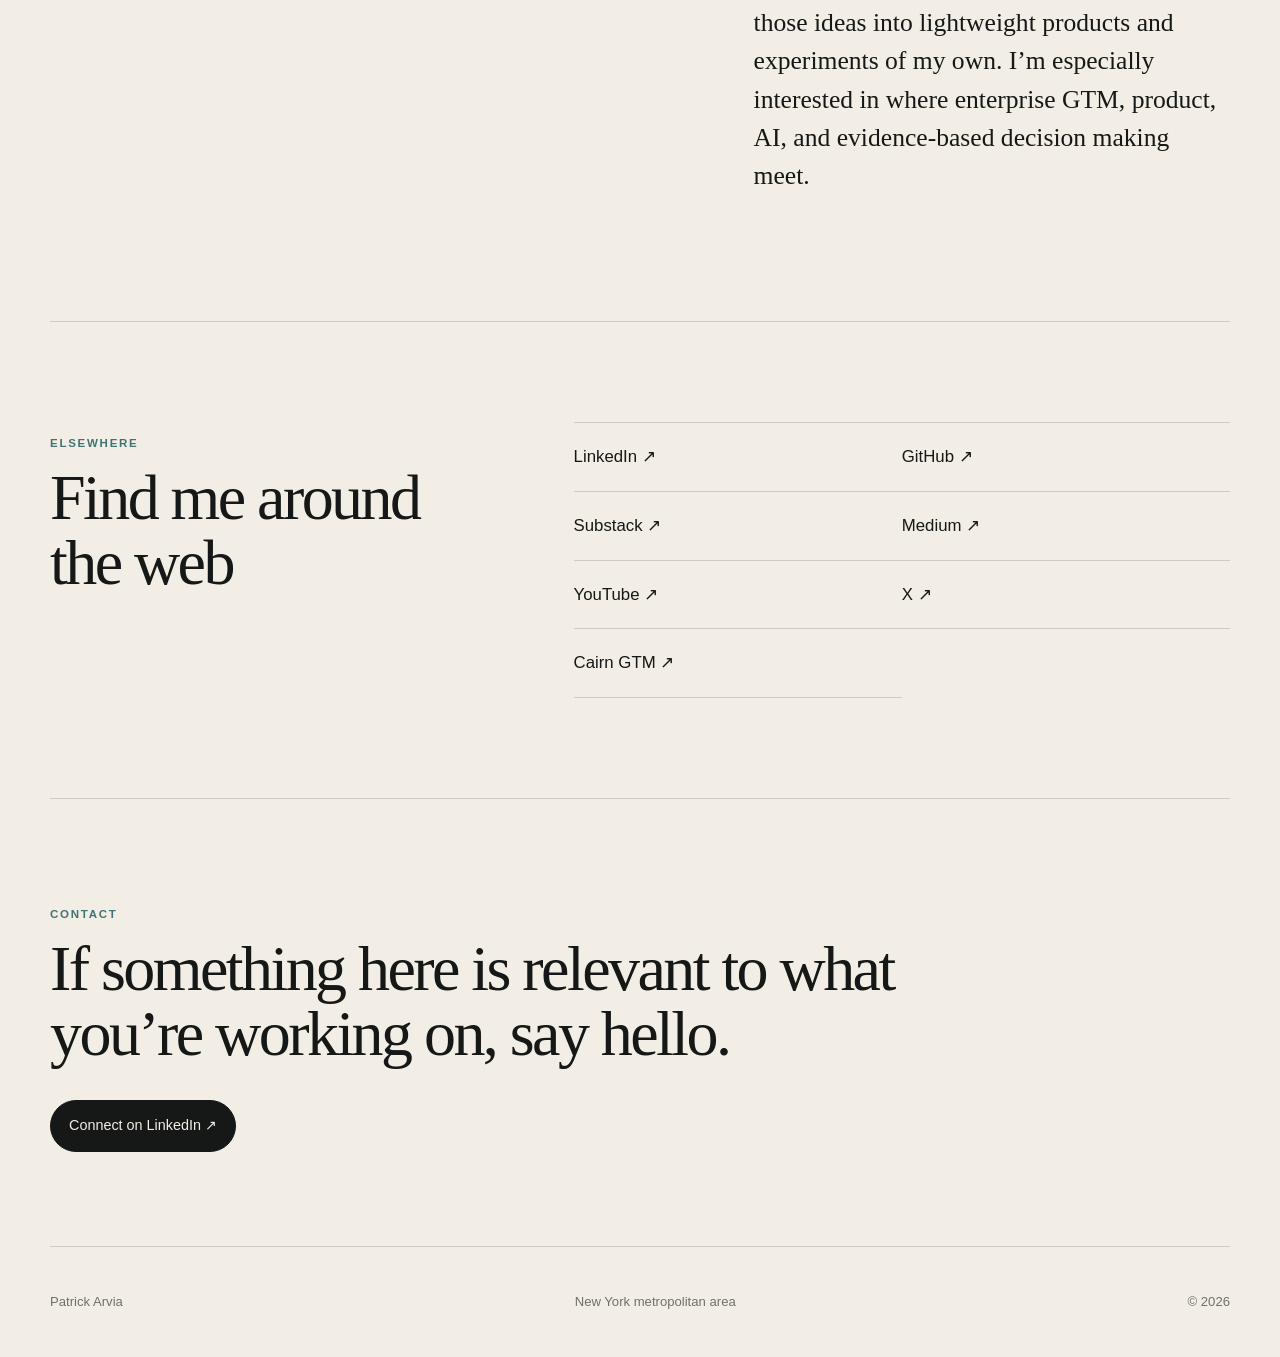
==== commit a85677a0: "Use official badge on Pawstop card" ====
--- a/index.html
+++ b/index.html
@@ -130,7 +130,11 @@
             <a href="/pawstop/">Learn more →</a>
             <a href="https://pawstop-one.vercel.app/" target="_blank" rel="noreferrer">Try Pawstop ↗</a>
           </div>
-          <div><a class="button secondary" href="https://apps.apple.com/app/pawstop/id6838907500">Download on the App Store</a></div>
+          <div style="margin-top: 12px;">
+            <a href="https://apps.apple.com/app/pawstop/id6838907500">
+              <img src="/assets/app-store-badge.svg" width="120" height="40" alt="Download on the App Store">
+            </a>
+          </div>
         </article>
 
         <article class="work-card">
